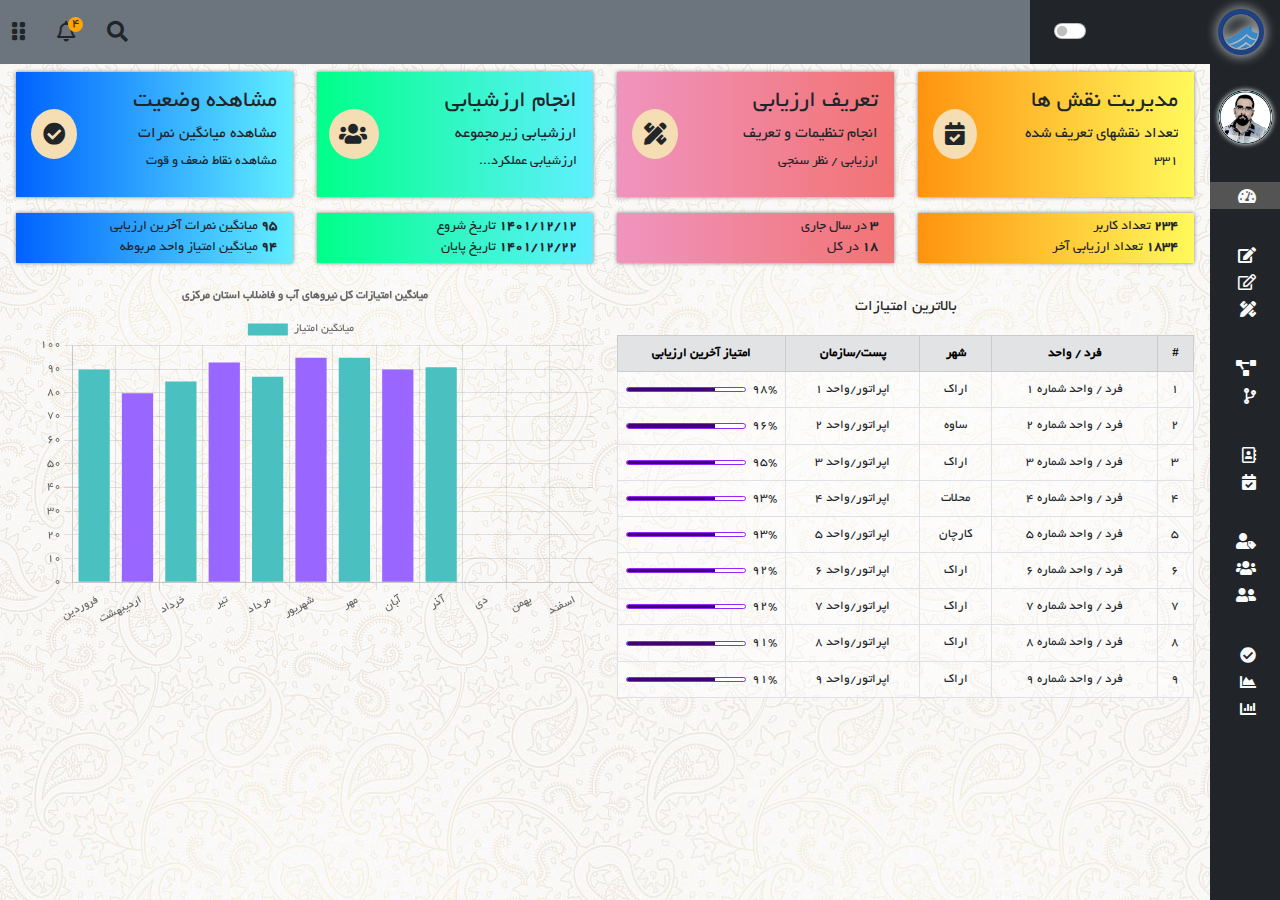
==== index.html @ f5671d63 "first commit after 90% project" ====
<!DOCTYPE html>
<html lang="en">
<head>
    <meta charset="UTF-8">
    <meta http-equiv="X-UA-Compatible" content="IE=edge">
    <meta name="viewport" content="width=device-width, initial-scale=1.0">
    <link rel="stylesheet" href="assets/css/bootstrap.min.css">
    <link rel="stylesheet" href="assets/fontawesome/css/all.css">
    <link rel="stylesheet" href="assets/css/style.css">
    <title>پنل ادمین</title>
</head>
<body dir="rtl">
    <!-- #region(collapsed) navbar  -->
    <nav class="navbar fixed-top navbar-dark bg-secondary top_navbar py-0">
        <div class="container-fluid h-100 pe-0">

            <div class="right_content h-100 py-1 bg-dark">
                <a class="navbar-brand h-100" href="/">
                    <img src="/assets/images/logoabfa.png" class="h-100">
                </a>
                <div class="form-check form-switch mx-4 d-none d-md-block">
                    <input id="handle_toggle_sidemenu" class="form-check-input pointer" type="checkbox" id="flexSwitchCheckChecked">
                </div>
            </div>

            <div class="left_content d-flex flex-row-reverse">
                <i class="fas fa-grip-vertical fa-2x me-3 pointer" id="dropdownMenuButton1" data-bs-toggle="dropdown" aria-expanded="false"></i>
                <ul class="dropdown-menu mini_menu" aria-labelledby="dropdownMenuButton1">
                    <li class="my-2"><a class="dropdown-item d-block text-center">قاسم بساکی</a></li>
                    <li class="my-2 d-flex justify-content-center align-items-center px-2">
                        <i class="fas fa-tachometer-alt"></i>
                        <a class="dropdown-item sidebar_menu_item" data-section-id="first_login_page" href="#">داشبورد</a>
                    </li>
                    <li class="my-2 d-flex justify-content-center align-items-center px-2">
                        <i class="fas fa-paper-plane"></i>
                        <a class="dropdown-item" href="#">تیکت ها</a>
                    </li>
                    <li class="my-2 d-flex justify-content-center align-items-center px-2">
                        <i class="fas fa-envelope"></i>
                        <a class="dropdown-item" href="#">پیام ها</a>
                    </li>
                    <hr/>
                    <li class="my-2 d-flex justify-content-center align-items-center px-2 sidebar_menu_item sidebar_menu_item" data-section-id="register_panel">
                        <i class="fas fa-quote-right"></i>
                        <a class="dropdown-item" href="#">ثبت نام</a>
                    </li>
                    <li class="my-2 d-flex justify-content-center align-items-center px-2 sidebar_menu_item sidebar_menu_item" data-section-id="login_panel">
                        <i class="fas fa-quote-right"></i>
                        <a class="dropdown-item" href="#">خروج و ورود جدید</a>
                    </li>
                    <li class="my-2 d-flex justify-content-center align-items-center px-2 sidebar_menu_item sidebar_menu_item" data-section-id="change_password">
                        <i class="fas fa-quote-right"></i>
                        <a class="dropdown-item" href="#">تغییر رمز عبور</a>
                    </li>
                    <hr/>
                    <li class="d-flex justify-content-center align-items-center px-2">
                        <i class="fas fa-power-off"></i>
                        <a class="dropdown-item" href="#">خروج</a>
                    </li>
                </ul>
                <i class="far fa-bell fa-2x mx-3 pointer position-relative">
                    <span class="alarm_count">4</span>
                </i>
                <i class="fas fa-search fa-2x mx-3 pointer"></i>
            </div>

        </div>
    </nav>
    <!-- #endregion  -->

    <!-- #region(collapsed) sidebar start -->
    <section id="sidebar_section">
        <div class="mini_sidebar collapsedd bg-dark h-100">
            <ul class="p-0 m-0">
                <li class="pt-1 pb-2 d-flex flex-column avatar_li position-relative">
                    <span class="avatar_box">
                        <img class="w-100 rounded-circle" src="/assets/images/avatar/user2.jpg">
                    </span>
                    <div class="sidebar_avatar_name text-center hiddenable">قاسم بساکی</div>
                </li>
                <li class="py-1 text-start pe-4 sidebar_menu_item mt-2 active" data-section-id="dashboard_section" >
                    <i class="ms-3 icon fas fa-tachometer-alt text-light"></i>
                    <span class="hiddenable no_wrap font_08">داشبورد</span>
                </li>
                <!-- =================================== -->
                <li class="py-1 text-start d-flex justify-content-center no_pointer no_hover ">
                    <span class="hiddenable no_wrap group_sidebar_title">مدیریت ارزشیابی</span>
                </li>
                <li class="py-1 text-start pe-4 sidebar_menu_item" data-section-id="manage_product_category">
                    <i class="ms-3 icon fas fa-edit text-light"></i>
                    <span class="hiddenable no_wrap font_08">طراحی فرم ارزشیابی</span>
                </li>
                <li class="py-1 text-start pe-4 sidebar_menu_item" data-section-id="manage_product_category2">
                    <i class="ms-3 icon far fa-edit text-light"></i>
                    <span class="hiddenable no_wrap font_08">طراحی فرم نظرسنجی</span>
                </li>
                <li class="py-1 text-start pe-4 sidebar_menu_item" data-section-id="setting_evaluation">
                    <i class="ms-3 icon fas fa-pencil-ruler text-light"></i>
                    <span class="hiddenable no_wrap font_08">تعریف و تنظیم ارزشیابی</span>
                </li>
                <!-- =================================== -->
                <li class="py-1 text-start d-flex justify-content-center no_pointer no_hover ">
                    <span class="hiddenable no_wrap group_sidebar_title">مدیریت سمت ها</span>
                </li>
                <!-- <li class="py-1 text-start pe-4 sidebar_menu_item" data-section-id="manage_cart_section">
                    <i class="ms-3 icon fas fa-sitemap text-light"></i>
                    <span class="hiddenable no_wrap font_08">چارت نیروی انسانی</span>
                </li> -->
                <li class="py-1 text-start pe-4 sidebar_menu_item" data-section-id="manage_orders_section">
                    <i class="ms-3 icon fas fa-project-diagram text-light"></i>
                    <span class="hiddenable no_wrap font_08">واحد های سازمانی</span>
                </li>
                <li class="py-1 text-start  pe-4 sidebar_menu_item" data-section-id="manage_deliveries_section">
                    <i class="ms-3 icon fas fa-code-branch  text-light"></i>
                    <span class="hiddenable no_wrap font_08">پست سازمانی</span>
                </li>
                <!-- =================================== -->
                <li class="py-1 text-start d-flex justify-content-center no_pointer no_hover ">
                    <span class="hiddenable no_wrap group_sidebar_title ">کاربران و همکاران</span>
                </li>
                <li class="py-1 text-start pe-4 sidebar_menu_item" data-section-id="manage_user_section">
                    <i class="ms-3 icon far fa-address-book text-light"></i>
                    <span class="hiddenable no_wrap font_08">مدیریت کاربران</span>
                </li>
                <li class="py-1 text-start pe-4 sidebar_menu_item" data-section-id="Management_license">
                    <i class="ms-3 icon fas fa-calendar-check text-light"></i>
                    <span class="hiddenable no_wrap font_08">مدیریت نقشها و مجوزها</span>
                </li>
                <!-- =================================== -->
                <li class="py-1 text-start d-flex justify-content-center no_pointer no_hover ">
                    <span class="hiddenable no_wrap group_sidebar_title ">انجام ارزشیابی ها</span>
                </li>
                <li class="py-1 text-start pe-4 sidebar_menu_item" data-section-id="evaluation_managers">
                    <i class="ms-3 icon fas fa-user-tag text-light"></i>
                    <span class="hiddenable no_wrap font_08">ارزشیابی مافوق</span>
                </li>
                 <li class="py-1 text-start pe-4 sidebar_menu_item" data-section-id="evaluation_personals">
                     <i class="ms-3 icon fas fa-users text-light"></i>
                    <span class="hiddenable no_wrap font_08">ارزشیابی زیرمجموعه</span>
                </li>
                 <li class="py-1 text-start pe-4 sidebar_menu_item" data-section-id="evaluation_colleague">
                     <i class="ms-3 icon fas fa-user-friends text-light"></i>
                    <span class="hiddenable no_wrap font_08">ارزشیابی همکاران</span>
                </li>
                <!-- =================================== -->
                <li class="py-1 text-start d-flex justify-content-center no_pointer no_hover ">
                    <span class="hiddenable no_wrap group_sidebar_title ">گزارشات</span>
                </li>
                <li class="py-1 text-start pe-4 sidebar_menu_item" data-section-id="manage_question_section">
                    <i class="ms-3 icon fas fa-check-circle text-light"></i>
                    <span class="hiddenable no_wrap font_08">مشاهده وضعیت خودم</span>
                </li>
                <li class="py-1 text-start pe-4 sidebar_menu_item" data-section-id="view_result_person">
                    <i class="ms-3 icon fas fa-chart-area text-light"></i>
                    <span class="hiddenable no_wrap font_08">مشاهده وضعیت نیروها</span>
                </li>
                <li class="py-1 text-start pe-4 sidebar_menu_item" data-section-id="manage_comments_section">
                    <i class="ms-3 icon fas fa-chart-bar text-light"></i>
                    <span class="hiddenable no_wrap font_08">مشاهده آمار هر آیتم</span>
                </li>
                <!-- <li class="py-2 btn-group dropstart pe-4">
                    <i class="ms-3 icon fas fa-check text-light"></i>
                    <span class="hiddenable" data-bs-toggle="dropdown" aria-expanded="false">داشبورد</span>
                    
                    <ul class="dropdown-menu px-2 sidebar_submenu_list">
                      <li class="d-none">اول</li>
                      <li>اول</li>
                      <li>دوم</li>
                      <li>سوم</li>
                    </ul>
                </li> -->
                
            </ul>
        </div>
    </section>
    <!-- #endregion -->

    <section id="content_section" class="bg-light py-2 px-3">

        <!-- #region(collapsed) dashboard section start -->
        <div id="dashboard_section" class="dashboard_section main_section">

            <div class="row">

                <div class="col-12 col-md-6 col-lg-3 dashboard_card_parent ">
                    <div class="card text-dark bg-info mb-3 dashboard_card " >
                        <div class="card-body row">
                          <div class="col-9">
                            <h4>مدیریت نقش ها</h4>
                            <h6 class="card-title text_truncate">تعداد نقشهای تعریف شده</h6>
                            <Small class="card-title text_truncate">331 </Small>
                          </div>
                          <div class="col-3 d-flex justify-content-center align-items-center">
                            <i class="fas fa-calendar-check card_icon"></i>
                          </div>
                        </div>
                    </div>
                    <div class="card text-dark bg-info mb-3 dashboard_card d-flex flex-row" >
                        <div class="card-body py-1 row">
                            <small class="m-0 d-block text_truncate"> <b>234</b> تعداد کاربر </small>
                            <small class="m-0 d-block text_truncate"> <b>1834</b> تعداد ارزیابی آخر</small>
                        </div>
                    </div>
                </div>  


                <div class="col-12 col-md-6 col-lg-3 dashboard_card_parent">
                    <div class="card text-dark bg-info mb-3 dashboard_card" >
                        <div class="card-body row">
                          <div class="col-9">
                            <h4>تعریف ارزیابی</h4>
                            <h6 class="card-title text_truncate">انجام تنظیمات و تعریف</h6>
                            <Small class="card-title text_truncate">ارزیابی / نظر سنجی</Small>
                          </div>
                          <div class="col-3 d-flex justify-content-center align-items-center">
                            <i class="fas fa-pencil-ruler card_icon"></i>
                          </div>
                        </div>
                    </div>
                    <div class="card text-dark bg-info mb-3 dashboard_card d-flex flex-row" >
                        <div class="card-body py-1 row">
                            <small class="m-0 d-block text_truncate">  <b>3</b>    در سال جاری</small>
                            <small class="m-0 d-block text_truncate">  <b>18</b>  در کل</small>
                        </div>
                    </div>
                </div>

                <div class="col-12 col-md-6 col-lg-3 dashboard_card_parent">
                    <div class="card text-dark bg-info mb-3 dashboard_card" >
                        <div class="card-body row">
                          <div class="col-9">
                            <h4>انجام ارزشیابی</h4>
                            <h6 class="card-title text_truncate">ارزشیابی زیرمجموعه</h6>
                            <Small class="card-title text_truncate">ارزشیابی عملکرد...</Small>
                          </div>
                          <div class="col-3 d-flex justify-content-center align-items-center">
                            <i class="fas fa-users card_icon"></i>
                          </div>
                        </div>
                    </div>
                    <div class="card text-dark bg-info mb-3 dashboard_card d-flex flex-row" >
                        <div class="card-body py-1 row">
                            <small class="m-0 d-block text_truncate">  <b>1401/12/12</b>  تاریخ شروع</small>
                            <small class="m-0 d-block text_truncate">  <b>1401/12/22</b> تاریخ پایان</small>
                        </div>
                    </div>
                </div>

                <div class="col-12 col-md-6 col-lg-3 dashboard_card_parent">
                    <div class="card text-dark bg-info mb-3 dashboard_card" >
                        <div class="card-body row">
                          <div class="col-9">
                            <h4>مشاهده وضعیت</h4>
                            <h6 class="card-title text_truncate">مشاهده میانگین نمرات</h6>
                            <Small class="card-title text_truncate">مشاهده نقاط ضعف و قوت</Small>
                          </div>
                          <div class="col-3 d-flex justify-content-center align-items-center">
                            <i class="fas fa-check-circle card_icon"></i>
                          </div>
                        </div>
                    </div>
                    <div class="card text-dark bg-info mb-3 dashboard_card d-flex flex-row" >
                        <div class="card-body py-1 row">
                            <small class="m-0 d-block text_truncate">  <b>95</b> میانگین نمرات آخرین ارزیابی</small>
                            <small class="m-0 d-block text_truncate">  <b>94</b> میانگین امتیاز واحد مربوطه</small>
                        </div>
                    </div>
                </div>

            </div>



            <div class="row">

                <div class="col-12 col-lg-6">

                    <p class="text-center mt-3 text-dark">بالاترین امتیازات</p>

                    <table class="table table-responsive text-center table-hover table-bordered no_shadow_back_table font_08">
                        <thead class="table-secondary">
                            <tr>
                                <th>#</th>
                                <th>فرد / واحد</th>
                                <th>شهر</th>
                                <th>پست/سازمان</th>
                                <th>امتیاز آخرین ارزیابی</th>
                            </tr>
                        </thead>
                        <tbody>
                            <tr>
                                <td>1</td>
                                <td>فرد / واحد شماره 1</td>
                                <td>اراک</td>
                                <td>اپراتور/واحد 1</td>
                                <td>
                                    <div class="skill_row">
                                        <span class="skill_number">98%</span>
                                         <span class="progres_base "><span class="progres_var"></span></span>
                                     </div>
                                </td>
                            </tr>
                            <tr>
                                <td>2</td>
                                <td>فرد / واحد شماره 2</td>
                                <td>ساوه</td>
                                <td>اپراتور/واحد 2</td>
                                <td>
                                    <div class="skill_row">
                                        <span class="skill_number">96%</span>
                                         <span class="progres_base "><span class="progres_var"></span></span>
                                     </div>
                                </td>
                            </tr>
                            <tr>
                                <td>3</td>
                                <td>فرد / واحد شماره 3</td>
                                <td>اراک</td>
                                <td>اپراتور/واحد 3</td>
                                <td>
                                    <div class="skill_row">
                                        <span class="skill_number">95%</span>
                                         <span class="progres_base "><span class="progres_var"></span></span>
                                     </div>
                                </td>
                            </tr>
                            <tr>
                                <td>4</td>
                                <td>فرد / واحد شماره 4</td>
                                <td>محلات</td>
                                <td>اپراتور/واحد 4</td>
                                <td>
                                    <div class="skill_row">
                                        <span class="skill_number">93%</span>
                                         <span class="progres_base "><span class="progres_var"></span></span>
                                     </div>
                                </td>
                            </tr>
                            <tr>
                                <td>5</td>
                                <td>فرد / واحد شماره 5</td>
                                <td>کارچان</td>
                                <td>اپراتور/واحد 5</td>
                                <td>
                                    <div class="skill_row">
                                        <span class="skill_number">93%</span>
                                         <span class="progres_base "><span class="progres_var"></span></span>
                                     </div>
                                </td>
                            </tr>
                            <tr>
                                <td>6</td>
                                <td>فرد / واحد شماره 6</td>
                                <td>اراک</td>
                                <td>اپراتور/واحد 6</td>
                                <td>
                                    <div class="skill_row">
                                        <span class="skill_number">92%</span>
                                         <span class="progres_base "><span class="progres_var"></span></span>
                                     </div>
                                </td>
                            </tr>
                            <tr>
                                <td>7</td>
                                <td>فرد / واحد شماره 7</td>
                                <td>اراک</td>
                                <td>اپراتور/واحد 7</td>
                                <td>
                                    <div class="skill_row">
                                        <span class="skill_number">92%</span>
                                         <span class="progres_base "><span class="progres_var"></span></span>
                                     </div>
                                </td>
                            </tr>
                            <tr>
                                <td>8</td>
                                <td>فرد / واحد شماره 8</td>
                                <td>اراک</td>
                                <td>اپراتور/واحد 8</td>
                                <td>
                                    <div class="skill_row">
                                        <span class="skill_number">91%</span>
                                         <span class="progres_base "><span class="progres_var"></span></span>
                                     </div>
                                </td>
                            </tr>
                            <tr>
                                <td>9</td>
                                <td>فرد / واحد شماره 9</td>
                                <td>اراک</td>
                                <td>اپراتور/واحد 9</td>
                                <td>
                                    <div class="skill_row">
                                        <span class="skill_number">91%</span>
                                         <span class="progres_base "><span class="progres_var"></span></span>
                                     </div>
                                </td>
                            </tr>

                        </tbody>
                    </table>

                </div>

                
                <div class="col-12 col-lg-6">
                    <canvas id="myChart" height="195"></canvas>
                </div>

            </div>










        </div>
        <!-- #endregion content -->
        
        <!-- #region(collapsed) add product category section start -->
        <div id="first_login_page" class="first_login_page main_section d-none">

            
            <div class="row justify-content-center align-item-center login_bg">
                <div class="login-div d-flex flex-column ">

                    <div class="d-flex justify-content-center">
                        <h3 class="text-light  d-flex ">به سامانه ارزیابی پرسنل آب و فاضلاب استان مرکزی خوش آمدید</h3>

                    </div>
                    <div class=" mt-3 text-center">

                        <button type="button" class="btn w-25 mx-2 btn btn-outline-info btn-lg sidebar_menu_item" data-section-id="login_panel">ورود</button>
                        <button type="button" class="btn w-25 mx-2 btn-outline-warning btn-lg sidebar_menu_item" data-section-id="register_panel">ثبت نام</button>
                    </div>

                    

                      



                </div>
            </div>

            
        </div>
        <!-- #endregion content -->
        <!-- #region(collapsed) add product category section start -->
        <div id="register_panel" class="register_panel main_section d-none mt-3 mt-3">

            
            <div class="row justify-content-center align-item-center ">
                <div class="login-div col-11 col-md-6 col-lg-4 border-4 border border_r3 shadow bg-light px-4">

                      

                    <form id="form-auth" dir="rtl" class="my-3" method="POST" action="https://azhafit.ir/register">
                        <input type="hidden" name="_token" value="">
                        <i class="fa fa-user-plus text-center text-primary d-block mb-2"></i>

                        <h5 class="text-center">فرم ثبت نام</h5>

                        <div class="form-group my-2">
                            <label class="my-1 text-primary" for="">شماره تلفن همراه:</label>
                            <input id="phone" type="number" name="phone" value="" required="" autofocus="" autocomplete="phone" class="form-control border_r3 shadow" placeholder="مثلا 09101111111">
                        </div>

                        <div class="form-group my-2">
                            <label class="my-1 text-primary" for="">گذرواژه:</label>
                            <input id="password" type="password" name="password" required="" autocomplete="new-password" class="form-control border_r3 shadow " placeholder="گذرواژه خود را وارد کنید(حد اقل 4 کارکتر - کیبرد لاتین)">
                        </div>

                        <div class="form-group my-2">
                            <label class="my-1 text-primary" for="">تکرار گذرواژه:</label>
                            <input id="password_confirmation" type="password" name="password_confirmation" required="" autocomplete="new-password" class="form-control border_r3 shadow" placeholder="مجدداً گذرواژه را وارد کنید...">
                        </div>

                        <div class="form-group my-2 mt-4 d-flex">
                            <input name="" type="checkbox" class="mx-2 w_1rem">
                            <label class="my-1 text-primary" for=""><span class="d-inline text-info cursor-pointer">نکات اولیه</span> را مطالعه نموده ام</label>
                        </div>

                        <div class="form-group my-2">
                            <label class="my-1 text-primary" for="">ایمیل:</label>
                            <input id="email" type="email" name="email" value="" class="form-control border_r3 shadow" placeholder=" (مثال : example@exam.ex) اختیاری">
                            <h6 class="w-100 text-center text-primary my-3">ترجیحا ایمیل خود را وارد کنید تا در صورت فراموشی رمز عبور سریع تر بازیابی کنید و هم در جریان اطلاع رسانی های آژافیت قرار بگیرید</h6>
                        </div>


                        <div class="text-center my-4">
                            <button type="submit" class="btn btn-success shadow">ثبت نام</button>
                        </div>
                        <a class="sidebar_menu_item d-block text-center pointer" data-section-id="login_panel">قبلا ثبت نام کرده ام</a>

                    </form>


                </div>
            </div>

            
        </div>
        <!-- #endregion content -->
        <!-- #region(collapsed) add product category section start -->
        <div id="login_panel" class="login_panel main_section d-none mt-3">
            
            <div class="row justify-content-center align-item-center ">
                <div class="login-div col-11 col-md-6 col-lg-4 border-4 border border_r3 shadow bg-light px-4">

                      

                    <form id="form-auth" dir="rtl" class="my-3" method="POST" action="https://azhafit.ir/register">
                        <input type="hidden" name="_token" value="">
                        <i class="fa fa-user-check text-primary text-center d-block mb-2"></i>

                        <h5 class="text-center">فرم ورود</h5>

                        <div class="form-group my-2">
                            <label class="my-1 text-primary" for="">شماره تلفن همراه:</label>
                            <input id="phone" type="number" name="phone" value="" required="" autofocus="" autocomplete="phone" class="form-control border_r3 shadow" placeholder="مثلا 09101111111">
                        </div>

                        <div class="form-group my-2">
                            <label class="my-1 text-primary" for="">گذرواژه:</label>
                            <input id="password" type="password" name="password" required="" autocomplete="new-password" class="form-control border_r3 shadow " placeholder="گذرواژه خود را وارد کنید(حد اقل 4 کارکتر - کیبرد لاتین)">
                        </div>

                        <div class="text-center my-4">
                            <button type="submit" class="btn btn-success shadow">ثبت نام</button>
                        </div>
                        <a class="sidebar_menu_item d-block text-center pointer" data-section-id="register_panel" >هنوز ثبت نام نکرده ام</a>
                        <a class="sidebar_menu_item d-block text-center pointer" data-section-id="recovery_password" >رمز عبور را فراموش کرده ام</a>

                    </form>


                </div>
            </div>

            
        </div>
        <!-- #endregion content -->
    <!-- #region(collapsed) add product category section start -->
        <div id="change_password" class="change_password main_section d-none mt-3">
            
            <div class="row justify-content-center align-item-center ">
                <div class="login-div col-11 col-md-6 col-lg-4 border-4 border border_r3 shadow bg-light px-4">

                      

                    <form id="form-auth" dir="rtl" class="my-3" method="POST" action="https://azhafit.ir/register">
                        <input type="hidden" name="_token" value="">
                        <i class="fa fa-user-lock text-primary text-center d-block mb-2"></i>

                        <h5 class="text-center">فرم تغییر رمز عبور</h5>

                        <div class="form-group my-2">
                            <label class="my-1 text-primary" for="">گذرواژه قدیمی:</label>
                            <input id="password" type="text" name="password" required="" autocomplete="new-password" class="form-control border_r3 shadow " placeholder="گذرواژه قبلی را وارد کنید">
                        </div>
                        <div class="form-group my-2">
                            <label class="my-1 text-primary" for="">گذرواژه جدید:</label>
                            <input id="password" type="password" name="password" required="" autocomplete="new-password" class="form-control border_r3 shadow " placeholder="گذرواژه خود را وارد کنید(حد اقل 4 کارکتر - کیبرد لاتین)">
                        </div>

                        <div class="form-group my-2">
                            <label class="my-1 text-primary" for="">تکرار گذرواژه:</label>
                            <input id="password_confirmation" type="password" name="password_confirmation" required="" autocomplete="new-password" class="form-control border_r3 shadow" placeholder="مجدداً گذرواژه را وارد کنید...">
                        </div>



                        <div class="text-center my-4">
                            <button type="submit" class="btn btn-success shadow">ویرایش اطلاعات</button>
                        </div>

                    </form>


                </div>
            </div>

            
        </div>
    <!-- #endregion content -->
    <!-- #region(collapsed) add product category section start -->
        <div id="recovery_password" class="recovery_password main_section d-none mt-3">
            
            <div class="row justify-content-center align-item-center ">
                <div class="login-div col-11 col-md-6 col-lg-4 border-4 border border_r3 shadow bg-light px-4">

                      

                    <form id="form-auth" dir="rtl" class="my-3" method="POST" action="https://azhafit.ir/register">
                        <input type="hidden" name="_token" value="">
                        <i class="fa fa-user-lock text-center d-block mb-2"></i>

                        <h5 class="text-center">فرم بازیابی رمز عبور</h5>

                        <label class="mt-2" for="">در صورتی که گذرواژه کاربری را فراموش کرده اید ، شماره تلفن همراه خودرا در قسمت زیر وارد کرده و دکمه "ارسال به تلفن همراه" را بزنید.</label>


                        <div class="form-group my-2">
                            <label class="my-1 text-primary" for="">شماره همراه</label>
                            <input id="phone" type="number" name="phone" value="" class="form-control border_r3 shadow" placeholder="فقط عدد (09101111111 مثلا)">
                            <h6 class="w-100 text-center text-primary my-3">با زدن دکمه زیر ، پیامک های خود را چک کنید</h6>
                        </div>


                        <div class="text-center my-4">
                            <button type="submit" class="btn btn-success shadow">ارسال به تلفن همراه</button>
                        </div>

                    </form>


                </div>
            </div>

            
        </div>
    <!-- #endregion content -->
        <!-- #region(collapsed) add product category section start -->
        <div id="manage_product_category" class="manage_product_category main_section d-none">
            <h4 class="text-center my-3">طراحی فرم های ارزشیابی</h4>
            <div class="row justify-content-between">
                <div class="col-10 col-md-6 col-lg-4">
                    <div class="input-group mb-3" style="direction: ltr;">
                        <input type="text" class="form-control" placeholder="قسمتی از عنوان را وارد کنید">
                        <span class="input-group-text" >جستجو</span>
                    </div>
                </div>
                <div class="col-2 col-md-6 col-lg-4 d-flex flex-column align-items-end">
                    <button class="btn btn-success d-flex justify-content-center align-items-center" data-bs-toggle="modal" data-bs-target="#add_product_category_modal">
                        <i class="fas fa-plus text-light" title="افزودن ارزشیابی جدید"></i>
                    </button>
                </div>
            </div>
            <table class="table table-responsive text-center table-hover table-bordered">
                <thead class="table-secondary">
                    <tr>
                        <th>#</th>
                        <th>عنوان</th>
                        <th>وضعیت</th>
                        <th>عملیات</th>
                    </tr>
                </thead>
                <tbody>
                    <tr class="pointer sidebar_menu_item" data-section-id="manage_product_section">
                        <td>1</td>
                        <td>طراحی سوالات ارزشیابی کارمندان</td>
                        <td>فعال</td>
                        <td>
                            <i class="fas fa-project-diagram text-info mx-1 hoverable_text pointer has_tooltip" title="زیرمجموعه" data-bs-toggle="tooltip" data-bs-placement="top"></i>
                            <i class="fas fa-edit text-warning mx-1 hoverable_text pointer has_tooltip" title="ویرایش دسته" data-bs-toggle="modal" data-bs-placement="top" data-bs-target="#add_product_category_modal"></i>
                            <i class="fas fa-plus text-success mx-1 hoverable_text pointer has_tooltip" title="افزودن ویژگی" data-bs-toggle="modal" data-bs-target="#add_product_category_attr_modal"></i>
                            <i class="fas fa-times text-danger mx-1 hoverable_text pointer has_tooltip" title="حذف دسته" data-bs-toggle="tooltip" data-bs-placement="top"></i>
                        </td>
                    </tr>
                    <tr >
                        <td>1</td>
                        <td>طراحی سوالات ارزشیابی مدیران</td>
                        <td>فعال</td>
                        <td>
                            <i class="fas fa-project-diagram text-info mx-1 hoverable_text pointer has_tooltip" title="زیرمجموعه" data-bs-toggle="tooltip" data-bs-placement="top"></i>
                            <i class="fas fa-edit text-warning mx-1 hoverable_text pointer has_tooltip" title="ویرایش دسته" data-bs-toggle="tooltip" data-bs-placement="top"></i>
                            <i class="fas fa-plus text-success mx-1 hoverable_text pointer has_tooltip" title="افزودن ویژگی" data-bs-placement="top" data-bs-toggle="modal" data-bs-target="#add_product_category_attr_modal"></i>
                            <i class="fas fa-times text-danger mx-1 hoverable_text pointer has_tooltip" title="حذف دسته" data-bs-toggle="tooltip" data-bs-placement="top"></i>
                        </td>
                    </tr>
                </tbody>
            </table>
            <nav aria-label="Page navigation example" class="d-flex justify-content-center">
                <ul class="pagination dir_ltr">
                  <li class="page-item">
                    <a class="page-link" href="#" aria-label="Previous">
                      <span aria-hidden="true">&raquo;</span>
                    </a>
                  </li>
                  <li class="page-item"><a class="page-link" href="#">1</a></li>
                  <li class="page-item"><a class="page-link" href="#">2</a></li>
                  <li class="page-item"><a class="page-link" href="#">3</a></li>
                  <li class="page-item">
                    <a class="page-link" href="#" aria-label="Next">
                      <span aria-hidden="true">&laquo;</span>
                    </a>
                  </li>
                </ul>
              </nav>
            
        </div>
        <!-- #endregion content -->

        <!-- #region(collapsed) add product section start -->
        <div id="manage_product_section" class="manage_product_section main_section d-none">
            <h4 class="text-center my-3">طراحی سوالات ارزشیابی کارمندان</h4>
            <div class="row justify-content-between">
                <div class="col-10 col-md-6 col-lg-4">
                    <div class="input-group mb-3" style="direction: ltr;">
                        <input type="text" class="form-control" placeholder="قسمتی از عنوان را وارد کنید">
                        <span class="input-group-text" >جستجو</span>
                    </div>
                </div>
                <div class="col-2 col-md-6 col-lg-4 d-flex flex-column align-items-end">
                    <button class="btn btn-success d-flex justify-content-center align-items-center" data-bs-toggle="modal" data-bs-target="#add_product_modal">
                        <i class="fas fa-plus text-light"></i>
                    </button>
                </div>
            </div>
            <table class="table table-responsive text-center table-hover table-bordered">
                <thead class="table-secondary">
                    <tr>
                        <th>#</th>
                        <th>عنوان سوال</th>
                        <th>امتیاز</th>
                        <th>وضعیت</th>
                        <th>عملیات</th>
                    </tr>
                </thead>
                <tbody>
                    <tr>
                        <td>1</td>
                        <td>رعایت ادب و شئونات اسلامی، توجه به فرهنگ سازمانی، آراستگی و تناسب در پوشش اداری، صداقت در گفتار و رفتار و قابل اعتماد بودن</td>
                        <td>5</td>
                        <td>فعال</td>
                        <td>
                            <i class="fas fa-edit text-warning mx-1 hoverable_text pointer has_tooltip" title="ویرایش محصول" data-bs-toggle="modal" data-bs-placement="top" data-bs-target="#add_product_modal"></i>
                            <i class="fas fa-receipt text-info mx-1 hoverable_text pointer has_tooltip" title="ثبت ویژگی" data-bs-toggle="modal" data-bs-target="#add_product_attr_modal"></i>
                            <i class="fas fa-times-circle text-success mx-1 hoverable_text pointer has_tooltip" title="فعال/غیرفعال" data-bs-toggle="tooltip" data-bs-placement="top"></i>
                            <i class="fas fa-times text-danger mx-1 hoverable_text pointer has_tooltip" title="حذف محصول" data-bs-toggle="tooltip" data-bs-placement="top"></i>
                        </td>
                    </tr>
                    <tr>
                        <td>2</td>
                        <td>برنامه ریزی و زمانبندی لازم برای تحقق فرآیندها، صرف وقت و انرژی کافی جهت انجام کارها و تمایل به پذیرش امور محوله خارج از شرح وظایف</td>
                        <td>5</td>
                        <td>فعال</td>
                        <td>
                            <i class="fas fa-edit text-warning mx-1 hoverable_text pointer has_tooltip" title="ویرایش محصول" data-bs-toggle="modal" data-bs-placement="top" data-bs-target="#add_product_modal"></i>
                            <i class="fas fa-receipt text-info mx-1 hoverable_text pointer has_tooltip" title="ثبت ویژگی" data-bs-toggle="modal" data-bs-target="#add_product_attr_modal"></i>
                            <i class="fas fa-times-circle text-success mx-1 hoverable_text pointer has_tooltip" title="فعال/غیرفعال" data-bs-toggle="tooltip" data-bs-placement="top"></i>
                            <i class="fas fa-times text-danger mx-1 hoverable_text pointer has_tooltip" title="حذف محصول" data-bs-toggle="tooltip" data-bs-placement="top"></i>
                        </td>
                    </tr>
                </tbody>
            </table>
            <nav aria-label="Page navigation example" class="d-flex justify-content-center">
                <ul class="pagination dir_ltr">
                  <li class="page-item">
                    <a class="page-link" href="#" aria-label="Previous">
                      <span aria-hidden="true">&raquo;</span>
                    </a>
                  </li>
                  <li class="page-item"><a class="page-link" href="#">1</a></li>
                  <li class="page-item"><a class="page-link" href="#">2</a></li>
                  <li class="page-item"><a class="page-link" href="#">3</a></li>
                  <li class="page-item">
                    <a class="page-link" href="#" aria-label="Next">
                      <span aria-hidden="true">&laquo;</span>
                    </a>
                  </li>
                </ul>
              </nav>
        </div>

        <!-- #endregion content -->
        <!-- #region(collapsed) evaluation person id start -->
        <div id="evaluation_person1" class="evaluation_person1 main_section d-none">
            <h4 class="text-center my-3">پرسنل شماره 1 ( واحد شماره1)</h4>
            <div class="row justify-content-between">
                <div class="col-10 col-md-6 col-lg-4">
                    <div class="input-group mb-3" style="direction: ltr;">
                        <input type="text" class="form-control" placeholder="قسمتی از عنوان را وارد کنید">
                        <span class="input-group-text" >جستجو</span>
                    </div>
                </div>
            </div>
            <table class="table table-responsive text-center table-hover table-bordered">
                <thead class="table-secondary">
                    <tr>
                        <th>#</th>
                        <th>عنوان سوال</th>
                        <th>حداکثر امتیاز</th>
                        <th>امتیاز شما</th>
                    </tr>
                </thead>
                <tbody>
                    <tr>
                        <td>1</td>
                        <td>رعایت ادب و شئونات اسلامی، توجه به فرهنگ سازمانی، آراستگی و تناسب در پوشش اداری، صداقت در گفتار و رفتار و قابل اعتماد بودن</td>
                        <td>5</td>
                        <td>
                            <input type="number" value="4">
                        </td>
                    </tr>
                    <tr>
                        <td>2</td>
                        <td>برنامه ریزی و زمانبندی لازم برای تحقق فرآیندها، صرف وقت و انرژی کافی جهت انجام کارها و تمایل به پذیرش امور محوله خارج از شرح وظایف</td>
                        <td>6</td>
                        <td>
                            <input type="number" value="4">
                        </td>
                    </tr>
                    <tr class="bg-info">
                        <td></td>
                        <td>مجموع امتیازات</td>
                        <td>100</td>
                        <td>
                            <input type="number" value="8">
                        </td>
                    </tr>
                </tbody>
            </table>
            <div aria-label="Page navigation example" class="d-flex justify-content-center">
                <button class="btn-warning p-2 m-1 rounded" >تایید و پایان ارزیابی</button>
                <button class="btn-info p-2 m-1 rounded" >ثبت و ذخیره</button>
            </div>
        </div>

        <!-- #endregion content -->
    
        <!-- #region(collapsed) add color section start -->

        <!-- #endregion content -->
        
        <!-- #region(collapsed) add guarantee section start -->

        <!-- #endregion content -->
        
        <!-- #region(collapsed) add brand section start -->

        <!-- #endregion content -->
        
        <!-- #region(collapsed) add discount code section start -->

        <!-- #endregion content -->

        <!-- #region(collapsed) cart section start  -->
        <div id="manage_cart_section" class="manage_cart_section main_section d-none">
            <h4 class="text-center my-3">چارت نیروی انسانی</h4>
            <div class="row justify-content-between">
                <div class="col-10 col-md-6 col-lg-4">
                    <div class="input-group mb-3" style="direction: ltr;">
                        <input type="text" class="form-control" placeholder="قسمتی از نام یا شماره سبد را وارد کنید">
                        <span class="input-group-text" >جستجو</span>
                    </div>
                </div>
                <div class="col-2 col-md-6 col-lg-4 d-flex flex-column align-items-end">
                    <button class="btn btn-success d-flex justify-content-center align-items-center" data-bs-toggle="modal" data-bs-target="#edit_cart_modal">
                        <i class="fas fa-plus text-light"></i>
                    </button>
                </div>
            </div>
            <div class="d-flex justify-content-center h-100">
                <img class="h-100"  src="assets/images/treeDiagram.png" alt="">
            </div>
        </div>
        <!-- #endregion -->
    
        <!-- #region(collapsed) order section start  -->
        <div id="manage_orders_section" class="manage_orders_section main_section d-none">
            <h4 class="text-center my-3">واحدهای سازمانی</h4>

            <div class="row justify-content-between">
                <div class="col-10 col-md-6 col-lg-4">
                    <div class="input-group mb-3" style="direction: ltr;">
                        <input type="text" class="form-control" placeholder="قسمتی از نام یا شماره سبد را وارد کنید">
                        <span class="input-group-text" >جستجو</span>
                    </div>
                </div>
                <div class="col-2 col-md-6 col-lg-4 d-flex flex-column align-items-end">
                    <button class="btn btn-success d-flex justify-content-center align-items-center" data-bs-toggle="modal" data-bs-target="#edit_cart_modal">
                        <i class="fas fa-plus text-light"></i>
                    </button>
                </div>
            </div>
            <div class="d-flex justify-content-center h-100">
                <img class="h-100"  src="assets/images/treeDiagram.png" alt="">
            </div>
        </div>

        </div>
        <!-- #endregion -->
    
        <!-- #region(collapsed) manage delivery section start -->
        <div id="manage_deliveries_section" class="manage_deliveries_section main_section d-none">
            <h4 class="text-center my-3">پست سازمانی</h4>
            <div class="row justify-content-between">
                <div class="col-10 col-md-6 col-lg-4">
                    <div class="input-group mb-3" style="direction: ltr;">
                        <input type="text" class="form-control" placeholder="قسمتی از نام یا شماره سبد را وارد کنید">
                        <span class="input-group-text" >جستجو</span>
                    </div>
                </div>
                <div class="col-2 col-md-6 col-lg-4 d-flex flex-column align-items-end">
                    <button class="btn btn-success d-flex justify-content-center align-items-center" data-bs-toggle="modal" data-bs-target="#edit_cart_modal">
                        <i class="fas fa-plus text-light"></i>
                    </button>
                </div>
            </div>
            <div class="d-flex justify-content-center h-100">
                <img class="h-100"  src="assets/images/treeDiagram.png" alt="">
            </div>
        </div>

        </div>

        <!-- #endregion content -->
        
        <!-- #region(collapsed) add user section start -->
        <div id="manage_user_section" class="manage_user_section main_section d-none">
            <h4 class="text-center my-3">مدیریت کاربران</h4>
            <div class="row justify-content-between">
                <div class="col-10 col-md-6 col-lg-4">
                    <div class="input-group mb-3" style="direction: ltr;">
                        <input type="text" class="form-control" placeholder="قسمتی از نام یا نام خانوادگی را وارد کنید">
                        <span class="input-group-text" >جستجو</span>
                    </div>
                </div>
                <div class="col-2 col-md-6 col-lg-4 d-flex flex-column align-items-end">
                    <button class="btn btn-success d-flex justify-content-center align-items-center" data-bs-toggle="modal" data-bs-target="#add_user_modal">
                        <i class="fas fa-plus text-light"></i>
                    </button>
                </div>
            </div>
            <table class="table table-responsive text-center table-hover table-bordered">
                <thead class="table-secondary">
                    <tr>
                        <th>#</th>
                        <th>نام و نام خانوادگی</th>
                        <th>موبایل</th>
                        <th>ایمیل</th>
                        <th>نقش </th>
                        <th>تاریخ ثبت نام</th>
                        <th>عملیات</th>
                    </tr>
                </thead>
                <tbody>
                    <tr>
                        <td>1</td>
                        <td>قاسم بساکی</td>
                        <td>09110110011</td>
                        <td>mahdicmptr@gmail.com</td>
                        <td>کاربر</td>
                        <td>1400/10/12</td>
                        <td>
                            <i class="fas fa-edit text-warning mx-1 hoverable_text pointer has_tooltip" title="جزئیات و ویرایش کاربر" data-bs-toggle="modal" data-bs-placement="top" data-bs-target="#add_user_modal"></i>
                            <i class="fas fa-times text-danger mx-1 hoverable_text pointer has_tooltip" title="حذف کاربر" data-bs-toggle="tooltip" data-bs-placement="top"></i>
                        </td>
                    </tr>
                </tbody>
            </table>
            <nav aria-label="Page navigation example" class="d-flex justify-content-center">
                <ul class="pagination dir_ltr">
                    <li class="page-item">
                    <a class="page-link" href="#" aria-label="Previous">
                        <span aria-hidden="true">&raquo;</span>
                    </a>
                    </li>
                    <li class="page-item"><a class="page-link" href="#">1</a></li>
                    <li class="page-item"><a class="page-link" href="#">2</a></li>
                    <li class="page-item"><a class="page-link" href="#">3</a></li>
                    <li class="page-item">
                    <a class="page-link" href="#" aria-label="Next">
                        <span aria-hidden="true">&laquo;</span>
                    </a>
                    </li>
                </ul>
                </nav>
        </div>

        <!-- #endregion content -->

        <!-- #region(collapsed) add role section start -->
        <div id="manage_role_section" class="manage_role_section main_section d-none">
            <h4 class="text-center my-3">مدیریت مجوز ها</h4>
            <div class="row justify-content-between">
                <div class="col-10 col-md-6 col-lg-4">
                    <div class="input-group mb-3" style="direction: ltr;">
                        <input type="text" class="form-control" placeholder="قسمتی از نام نقش را وارد کنید">
                        <span class="input-group-text" >جستجو</span>
                    </div>
                </div>
                <div class="col-2 col-md-6 col-lg-4 d-flex flex-column align-items-end">
                    <button class="btn btn-success d-flex justify-content-center align-items-center" data-bs-toggle="modal" data-bs-target="#add_role_modal">
                        <i class="fas fa-plus text-light"></i>
                    </button>
                </div>
            </div>
            <table class="table table-responsive text-center table-hover table-bordered">
                <thead class="table-secondary">
                    <tr>
                        <th>#</th>
                        <th>عنوان</th>
                        <th>توضیحات</th>
                        <th>وضعیت</th>
                        <th>عملیات</th>
                    </tr>
                </thead>
                <tbody>
                    <tr>
                        <td>1</td>
                        <td>نقش شماره 1</td>
                        <td>توضیحات در مورد این نقش که چیست و کلیات آن کدام است</td>
                        <td>
                            <div class="form-check form-switch d-flex justify-content-center align-items-center p-0 h-100">
                                <label class="form-check-label pointer" for="flexSwitchCheckDefault">فعال</label>
                                <input class="form-check-input pointer mx-3" type="checkbox" id="flexSwitchCheckDefault" checked>
                            </div> 
                        </td>
                        <td>
                            <i class="fas fa-edit text-warning mx-1 hoverable_text pointer has_tooltip" title="ویرایش نقش" data-bs-toggle="modal" data-bs-placement="top" data-bs-target="#add_role_modal"></i>
                            <i class="fas fa-times text-danger mx-1 hoverable_text pointer has_tooltip" title="حذف نقش" data-bs-toggle="tooltip" data-bs-placement="top"></i>
                        </td>
                    </tr>
                </tbody>
            </table>
            <nav aria-label="Page navigation example" class="d-flex justify-content-center">
                <ul class="pagination dir_ltr">
                    <li class="page-item">
                    <a class="page-link" href="#" aria-label="Previous">
                        <span aria-hidden="true">&raquo;</span>
                    </a>
                    </li>
                    <li class="page-item"><a class="page-link" href="#">1</a></li>
                    <li class="page-item"><a class="page-link" href="#">2</a></li>
                    <li class="page-item"><a class="page-link" href="#">3</a></li>
                    <li class="page-item">
                    <a class="page-link" href="#" aria-label="Next">
                        <span aria-hidden="true">&laquo;</span>
                    </a>
                    </li>
                </ul>
            </nav>
        </div>

        <!-- #endregion content -->

        <!-- #region(collapsed) manage comments section start -->
        <div id="manage_comments_section" class="manage_comments_section main_section d-none">
        <h4 class="text-center my-3"> مشاهده آمار هر آیتم از ارزیابی</h4>
        <div class="row justify-content-between">
            <div class="col-10 col-md-6 col-lg-4">
                <div class="input-group mb-3" style="direction: ltr;">
                    <input type="text" class="form-control" placeholder="قسمتی از نوع ارزیابی یا گروه ارزیابی را وارد کنید">
                    <span class="input-group-text" >جستجو</span>
                </div>
            </div>
            <div class="col-2 col-md-6 col-lg-4 d-flex flex-column align-items-end">
            </div>
        </div>
        <table class="table table-responsive text-center table-hover table-bordered">
            <thead class="table-secondary">
                <tr>
                    <th>#</th>
                    <th>نوع ارزیابی</th>
                    <th>گروه مورد ارزیابی</th>
                    <th>تاریخ ارزیابی</th>
                    <th>وضعیت در یک نگاه</th>
                </tr>
            </thead>
            <tbody>
                <tr class="pointer sidebar_menu_item" data-section-id="view_result_items_1">
                    <td>1</td>
                    <td>عملکرد شغلی</td>
                    <td>مدیران</td>
                    <td>1400/10/12</td>
                    <td>
                        <div class="skill_row">
                            <span class="skill_number">72%</span>
                             <span class="progres_base"><span class="progres_var"></span></span>
                         </div>
                    </td>
                </tr>
                <tr class="pointer">
                    <td>1</td>
                    <td>وضعیت دانش</td>
                    <td>پرسنل اداری</td>
                    <td>1400/10/12</td>
                    <td>
                        <div class="skill_row">
                            <span class="skill_number">72%</span>
                             <span class="progres_base"><span class="progres_var"></span></span>
                         </div>
                    </td>
                </tr>
            </tbody>
        </table>
        <nav aria-label="Page navigation example" class="d-flex justify-content-center">
            <ul class="pagination dir_ltr">
                <li class="page-item">
                <a class="page-link" href="#" aria-label="Previous">
                    <span aria-hidden="true">&raquo;</span>
                </a>
                </li>
                <li class="page-item"><a class="page-link" href="#">1</a></li>
                <li class="page-item"><a class="page-link" href="#">2</a></li>
                <li class="page-item"><a class="page-link" href="#">3</a></li>
                <li class="page-item">
                <a class="page-link" href="#" aria-label="Next">
                    <span aria-hidden="true">&laquo;</span>
                </a>
                </li>
            </ul>
            </nav>
    </div>

    <!-- #endregion content -->
        
    <!-- #region(collapsed) evaluation Managers start -->
        <div id="evaluation_managers" class="evaluation_managers main_section d-none">
        <h4 class="text-center my-3">ارزشیابی مافوق</h4>
        <div class="row justify-content-between">
            <div class="col-10 col-md-6 col-lg-4">
                <div class="input-group mb-3" style="direction: ltr;">
                    <input type="text" class="form-control" placeholder="قسمتی از نوع ارزیابی یا گروه ارزیابی را وارد کنید">
                    <span class="input-group-text" >جستجو</span>
                </div>
            </div>
            <div class="col-2 col-md-6 col-lg-4 d-flex flex-column align-items-end">
            </div>
        </div>
        <table class="table table-responsive text-center table-hover table-bordered">
            <thead class="table-secondary">
                <tr>
                    <th>#</th>
                    <th>نام ارزیابی</th>
                    <th>گروه مورد ارزیابی</th>
                    <th>تاریخ شروع ارزیابی</th>
                    <th>پایان ارزیابی</th>
                </tr>
            </thead>
            <tbody>
                <tr class="pointer sidebar_menu_item" data-section-id="view_result_items_2">
                    <td>1</td>
                    <td>دانش مدیریتی</td>
                    <td>مدیران و روئسا</td>
                    <td>1400/10/12</td>
                    <td>1400/10/22</td>
                </tr>
                <tr class="pointer">
                    <td>1</td>
                    <td>توانایی ارائه خط و مشی</td>
                    <td> مدیران ارشد</td>
                    <td>1400/10/12</td>
                    <td>1400/10/22</td>
                </tr>
            </tbody>
        </table>
        <nav aria-label="Page navigation example" class="d-flex justify-content-center">
            <ul class="pagination dir_ltr">
                <li class="page-item">
                <a class="page-link" href="#" aria-label="Previous">
                    <span aria-hidden="true">&raquo;</span>
                </a>
                </li>
                <li class="page-item"><a class="page-link" href="#">1</a></li>
                <li class="page-item"><a class="page-link" href="#">2</a></li>
                <li class="page-item"><a class="page-link" href="#">3</a></li>
                <li class="page-item">
                <a class="page-link" href="#" aria-label="Next">
                    <span aria-hidden="true">&laquo;</span>
                </a>
                </li>
            </ul>
            </nav>
    </div>

    <!-- #endregion content -->
    <!-- #region(collapsed) evaluation personals start -->
        <div id="evaluation_personals" class="evaluation_personals main_section d-none">
        <h4 class="text-center my-3">ارزشیابی زیر مجموعه (واحد شماره یک)</h4>
        <div class="row justify-content-between">
            <div class="col-10 col-md-6 col-lg-4">
                <div class="input-group mb-3" style="direction: ltr;">
                    <input type="text" class="form-control" placeholder="قسمتی از نوع ارزیابی یا گروه ارزیابی را وارد کنید">
                    <span class="input-group-text" >جستجو</span>
                </div>
            </div>
            <div class="col-2 col-md-6 col-lg-4 d-flex flex-column align-items-end">
            </div>
        </div>
        <table class="table table-responsive text-center table-hover table-bordered">
            <thead class="table-secondary">
                <tr>
                    <th>#</th>
                    <th>نام ارزیابی</th>
                    <th>گروه مورد ارزیابی</th>
                    <th>تاریخ شروع ارزیابی</th>
                    <th>پایان ارزیابی</th>
                </tr>
            </thead>
            <tbody>
                <tr class="pointer sidebar_menu_item" data-section-id="view_result_items_3">
                    <td>1</td>
                    <td>عملکرد شغلی</td>
                    <td>پرسنل اداری</td>
                    <td>1400/10/12</td>
                    <td>1400/10/22</td>
                </tr>
                <tr class="pointer">
                    <td>1</td>
                    <td>دانش تخصصی</td>
                    <td>پرسنل عملیاتی</td>
                    <td>1400/10/12</td>
                    <td>1400/10/22</td>
                </tr>
            </tbody>
        </table>
        <nav aria-label="Page navigation example" class="d-flex justify-content-center">
            <ul class="pagination dir_ltr">
                <li class="page-item">
                <a class="page-link" href="#" aria-label="Previous">
                    <span aria-hidden="true">&raquo;</span>
                </a>
                </li>
                <li class="page-item"><a class="page-link" href="#">1</a></li>
                <li class="page-item"><a class="page-link" href="#">2</a></li>
                <li class="page-item"><a class="page-link" href="#">3</a></li>
                <li class="page-item">
                <a class="page-link" href="#" aria-label="Next">
                    <span aria-hidden="true">&laquo;</span>
                </a>
                </li>
            </ul>
            </nav>
    </div>

    <!-- #endregion content -->
    <!-- #region(collapsed) manage comments section start -->
        <div id="view_result_items_1" class="view_result_items_1 main_section d-none">
        <h4 class="text-center my-3">عملکرد شغلی</h4>
        <div class="row justify-content-between">
            <div class="col-10 col-md-6 col-lg-4">
                <div class="input-group mb-3" style="direction: ltr;">
                    <input type="text" class="form-control" placeholder="قسمتی از متن ارزیابی را وارد کنید">
                    <span class="input-group-text" >جستجو</span>
                </div>
            </div>
            <div class="col-2 col-md-6 col-lg-4 d-flex flex-column align-items-end">
            </div>
        </div>
        <table class="table table-responsive text-center table-hover table-bordered">
            <thead class="table-secondary">
                <tr>
                    <th>#</th>
                    <th>متن ارزیابی</th>
                    <th>میانگین امتیازات مجموعه</th>
                </tr>
            </thead>
            <tbody>
                <tr class="pointer" data-section-id="view_result_items_1">
                    <td>1</td>
                    <td>رعایت ادب و شئونات اسلامی، توجه به فرهنگ سازمانی، آراستگی و تناسب در پوشش اداری، صداقت در گفتار و رفتار و قابل اعتماد بودن</td>
                    <td>
                        <div class="skill_row">
                            <span class="skill_number">72%</span>
                             <span class="progres_base"><span class="progres_var"></span></span>
                             <img src="assets/images/Apr.png" alt="">
                         </div>
                    </td>
                </tr>
                <tr class="pointer">
                    <td>1</td>
                    <td>برنامه ریزی و زمانبندی لازم برای تحقق فرآیندها، صرف وقت و انرژی کافی جهت انجام کارها و تمایل به پذیرش امور محوله خارج از شرح وظایف</td>
                    <td>
                        <div class="skill_row">
                           <span class="skill_number">75%</span>
                            <span class="progres_base"><span class="progres_var"></span></span>
                            <img src="assets/images/Apr.png" alt="">
                        </div>
                    </td>
                </tr>
            </tbody>
        </table>
        <nav aria-label="Page navigation example" class="d-flex justify-content-center">
            <ul class="pagination dir_ltr">
                <li class="page-item">
                <a class="page-link" href="#" aria-label="Previous">
                    <span aria-hidden="true">&raquo;</span>
                </a>
                </li>
                <li class="page-item"><a class="page-link" href="#">1</a></li>
                <li class="page-item"><a class="page-link" href="#">2</a></li>
                <li class="page-item"><a class="page-link" href="#">3</a></li>
                <li class="page-item">
                <a class="page-link" href="#" aria-label="Next">
                    <span aria-hidden="true">&laquo;</span>
                </a>
                </li>
            </ul>
            </nav>
    </div>

    <!-- #endregion content -->


    <!-- #region(collapsed) Page of Evaluation section start -->
    <div id="view_result_items_3" class="view_result_items_1 main_section d-none">
            <h4 class="text-center my-3">عملکرد شغلی ( پرسنل اداری)</h4>
        <div class="row justify-content-between">
            <div class="col-10 col-md-6 col-lg-4">
                <div class="input-group mb-3" style="direction: ltr;">
                    <input type="text" class="form-control" placeholder="قسمتی از متن ارزیابی را وارد کنید">
                    <span class="input-group-text" >جستجو</span>
                </div>
            </div>
            <div class="col-2 col-md-6 col-lg-4 d-flex flex-column align-items-end">
            </div>
        </div>
        <ul>
            <li>
                <p>
                    <a class="btn btn-primary" data-bs-toggle="collapse" href="#multiCollapseExample1" role="button" aria-expanded="false" aria-controls="multiCollapseExample1">واحد شماره 1</a>
                  </p>
                  <div class="row">
                    <div class="col">
                      <div class="collapse multi-collapse" id="multiCollapseExample1">
                        <div class="card card-body">
                            <ul>
                                <li class="my-1">
                                    <button class="btn-group pt-1 px-2 d-flex align-items-center rounded sidebar_menu_item" data-section-id="evaluation_person1">
                                        <i class="fas fa-user-alt"></i>
                                        <h5 class="mx-3">پرسنل شماره 1</h5>
                                    </button>
                                </li>
                                <li class="my-1">
                                    <button class="btn-group pt-1 px-2 d-flex align-items-center rounded">
                                        <i class="fas fa-user-alt"></i>
                                        <h5 class="mx-3">پرسنل شماره 2</h5>
                                    </button>
                                </li>
                                <li class="my-1">
                                    <button class="btn-group pt-1 px-2 d-flex align-items-center rounded">
                                        <i class="fas fa-user-alt"></i>
                                        <h5 class="mx-3">پرسنل شماره 3</h5>
                                    </button>
                                </li>
                            </ul>
                        </div>
                      </div>
                    </div>
                  </div>
            </li>
            <li>
                <p>
                    <a class="btn btn-primary" data-bs-toggle="collapse" href="#multiCollapseExample2" role="button" aria-expanded="false" aria-controls="multiCollapseExample2">واحد شماره 2</a>
                  </p>
                  <div class="row">
                    <div class="col">
                      <div class="collapse multi-collapse" id="multiCollapseExample2">
                        <div class="card card-body">
                            <ul>
                                <li class="my-1">
                                    <button class="btn-group pt-1 px-2 d-flex align-items-center rounded">
                                        <i class="fas fa-user-alt"></i>
                                        <h5 class="mx-3">پرسنل شماره 1</h5>
                                    </button>
                                </li>
                                <li class="my-1">
                                    <button class="btn-group pt-1 px-2 d-flex align-items-center rounded">
                                        <i class="fas fa-user-alt"></i>
                                        <h5 class="mx-3">پرسنل شماره 2</h5>
                                    </button>
                                </li>
                                <li class="my-1">
                                    <button class="btn-group pt-1 px-2 d-flex align-items-center rounded">
                                        <i class="fas fa-user-alt"></i>
                                        <h5 class="mx-3">پرسنل شماره 3</h5>
                                    </button>
                                </li>
                            </ul>
                        </div>

                      </div>
                    </div>
                  </div>
            </li>
        </ul>

    <!-- #endregion content -->



        <!-- #region(collapsed) manage questions section start -->
        <div id="manage_question_section" class="manage_question_section main_section d-none">
        <h4 class="text-center my-3">مشاهده وضعیت خودم</h4>
        <div class="row justify-content-between">

            <div class="col-12 col-lg-7 ">

                <table class="table table-responsive text-center table-hover table-bordered">
                    <thead class="table-secondary">
                        <tr>
                            <th>#</th>
                            <th>نوع ارزیابی</th>
                            <th>گروه مورد ارزیابی</th>
                            <th>تاریخ ارزیابی</th>
                            <th>وضعیت در یک نگاه</th>
                        </tr>
                    </thead>
                    <tbody>
                        <tr class="pointer sidebar_menu_item" data-section-id="view_result_items_1">
                            <td>1</td>
                            <td>عملکرد شغلی</td>
                            <td>مدیران</td>
                            <td>1400/10/12</td>
                            <td>
                                <div class="skill_row">
                                    <span class="skill_number">72%</span>
                                     <span class="progres_base"><span class="progres_var"></span></span>
                                 </div>
                            </td>
                        </tr>
                        <tr class="pointer">
                            <td>1</td>
                            <td>وضعیت دانش</td>
                            <td>پرسنل اداری</td>
                            <td>1400/10/12</td>
                            <td>
                                <div class="skill_row">
                                    <span class="skill_number">72%</span>
                                     <span class="progres_base "><span class="progres_var"></span></span>
                                 </div>
                            </td>
                        </tr>
                    </tbody>
                </table>


                <nav aria-label="Page navigation example" class="d-flex justify-content-center">
                    <ul class="pagination dir_ltr">
                        <li class="page-item">
                        <a class="page-link" href="#" aria-label="Previous">
                            <span aria-hidden="true">&raquo;</span>
                        </a>
                        </li>
                        <li class="page-item"><a class="page-link" href="#">1</a></li>
                        <li class="page-item"><a class="page-link" href="#">2</a></li>
                        <li class="page-item"><a class="page-link" href="#">3</a></li>
                        <li class="page-item">
                        <a class="page-link" href="#" aria-label="Next">
                            <span aria-hidden="true">&laquo;</span>
                        </a>
                        </li>
                    </ul>
                    </nav>
        

            </div>

            <div class="col-12 col-md-6 col-lg-5">
                <img src="assets/images/chartLine.png" alt="" class="w-100" data-bs-toggle="modal" data-bs-target="#add_question_modal">
            </div>
        </div>
    </div>

    <!-- #endregion content -->
        <!-- #region(collapsed) manage questions section start -->
        <div id="view_result_person" class="view_result_person main_section d-none">
        <h4 class="text-center my-3">مشاهده وضعیت نیروها</h4>
        <div class="row justify-content-between">

            <div class="col-12 col-lg-7 ">

                <table class="table table-responsive text-center table-hover table-bordered">
                    <thead class="table-secondary">
                        <tr>
                            <th>#</th>
                            <th>واحد مربوطه</th>
                            <th>وضعیت در یک نگاه</th>
                        </tr>
                    </thead>
                    <tbody>
                        <tr class="pointer sidebar_menu_item" data-section-id="00000">
                            <td>1</td>
                            <td>حوزه قائم مقام</td>
                            <td>
                                <div class="skill_row">
                                    <span class="skill_number">79%</span>
                                     <span class="progres_base"><span class="progres_var"></span></span>
                                 </div>
                            </td>
                        </tr>
                        <tr class="pointer">
                            <td>1</td>
                            <td>معاونت مالی</td>
                            <td>
                                <div class="skill_row">
                                    <span class="skill_number">75%</span>
                                     <span class="progres_base "><span class="progres_var"></span></span>
                                 </div>
                            </td>
                        </tr>
                    </tbody>
                </table>


                <nav aria-label="Page navigation example" class="d-flex justify-content-center">
                    <ul class="pagination dir_ltr">
                        <li class="page-item">
                        <a class="page-link" href="#" aria-label="Previous">
                            <span aria-hidden="true">&raquo;</span>
                        </a>
                        </li>
                        <li class="page-item"><a class="page-link" href="#">1</a></li>
                        <li class="page-item"><a class="page-link" href="#">2</a></li>
                        <li class="page-item"><a class="page-link" href="#">3</a></li>
                        <li class="page-item">
                        <a class="page-link" href="#" aria-label="Next">
                            <span aria-hidden="true">&laquo;</span>
                        </a>
                        </li>
                    </ul>
                    </nav>
        

            </div>

            <div class="col-12 col-md-6 col-lg-5">
                <img src="assets/images/chartLine.png" alt="" class="w-100" data-bs-toggle="modal" data-bs-target="#add_question_modal">
            </div>
        </div>
    </div>

    <!-- #endregion content -->

    
    </section>





    <!-- #region(collapsed) add product category modal  -->
    <div class="modal fade" id="add_product_category_modal" tabindex="-1" aria-hidden="true">
        <div class="modal-dialog modal-fullscreen">
          <div class="modal-content">
            <div class="modal-header">
                <h5 class="modal-title flex-fill" id="exampleModalLabel">افزودن ارزیابی جدید</h5>
                <button type="button" class="btn-close" data-bs-dismiss="modal" aria-label="Close"></button>
            </div>
            <div class="modal-body">
                <div class="container">
                    <div class="row justify-content-center">
                        <div class="col-12 col-md-6 col-lg-8">
                            <div class="input-group mb-3" style="direction: ltr;">
                                <select type="text" class="form-control">
                                    <option value="1">کارمندان</option>
                                    <option value="1">نیروهای عملیاتی</option>
                                </select>
                                <span class="input-group-text w_6rem justify-content-center">گروه مورد ارزیابی</span>
                            </div>
                        </div>
                        <div class="col-12 col-md-6 col-lg-8">
                            <div class="input-group mb-3" style="direction: ltr;">
                                <input type="text" class="form-control" placeholder="ارزیابی عملکرد شماره ...">
                                <span class="input-group-text w_6rem justify-content-center">عنوان ارزیابی</span>
                            </div>
                        </div>
                        <div class="col-12 col-md-6 col-lg-8">
                            <div class="input-group mb-3" style="direction: ltr;">
                                <textarea type="text" class="form-control" placeholder="توضیحات" rows="5"></textarea>
                                <span class="input-group-text w_6rem justify-content-center">توضیحات</span>
                            </div>
                        </div>
                        <div class="col-12 col-md-6 col-lg-8 row justify-content-center">
                            <div class="form-check form-switch col-5 col-md-2">
                                <input class="form-check-input pointer" type="checkbox" id="flexSwitchCheckDefault" checked>
                                <label class="form-check-label pointer" for="flexSwitchCheckDefault">وضعیت فعال</label>
                            </div>
                        </div>
                        <div class="btn_box text-center col-12 col-md-6 col-lg-8 mt-4">
                            <button class="btn btn-primary ">ذخیره</button>
                        </div>

                    </div>
                </div>
            </div>
            <div class="modal-footer">
              <button type="button" class="btn btn-secondary" data-bs-dismiss="modal">انصراف</button>
            </div>
          </div>
        </div>
    </div>
    <!--  #endregion  -->
    
    <!-- #region(collapsed) add product category attribute modal  -->
    <div class="modal fade" id="add_product_category_attr_modal" tabindex="-1" aria-hidden="true">
        <div class="modal-dialog modal-fullscreen">
          <div class="modal-content">
            <div class="modal-header">
                <h5 class="modal-title flex-fill" id="exampleModalLabel">افزودن ویژگی به دسته بندی</h5>
                <button type="button" class="btn-close" data-bs-dismiss="modal" aria-label="Close"></button>
            </div>
            <div class="modal-body">
                <div class="container">
                    <div class="row justify-content-center">
                        <div class="row my-3">
                            <div class="col-12 col-md-6 col-lg-4 my-1">
                                <input type="text" class="form-control" placeholder="عنوان ویژگی جدید">
                            </div>
                            <div class="col-12 col-md-6 col-lg-4 my-1">
                                <input type="text" class="form-control" placeholder="واحد ویژگی جدید">
                            </div>
                            <div class="col-8 col-lg-2 my-1">
                                <div class="form-check form-switch d-flex justify-content-center align-items-center p-0 h-100">
                                    <label class="form-check-label pointer" for="flexSwitchCheckDefault">نمایش در فیلتر</label>
                                    <input class="form-check-input pointer mx-3" type="checkbox" id="flexSwitchCheckDefault" checked>
                                </div>                            
                            </div>
                            <div class="col-4 col-lg-2 d-flex justify-content-center align-items-center my-1">
                                <i class="fas fa-check text-light bg-success rounded-circle p-2 mx-1 hoverable_text hoverable pointer has_tooltip hoverable_text" title="ثبت ویژگی" data-bs-toggle="tooltip" data-bs-placement="top"></i>
                            </div>
                        </div>
                        <hr/>
                        <div class="row justify-content-between">
                            <div class="col-10 col-md-6 col-lg-4">
                                <div class="input-group mb-3" style="direction: ltr;">
                                    <input type="text" class="form-control" placeholder="قسمتی از عنوان را وارد کنید">
                                    <span class="input-group-text" >جستجو</span>
                                </div>
                            </div>
                        </div>
                        <table class="table table-responsive text-center table-hover table-bordered">
                            <thead class="table-secondary">
                                <tr>
                                    <th>#</th>
                                    <th>عنوان</th>
                                    <th>واحد</th>
                                    <th>نمایش در فیلتر</th>
                                    <th>عملیات</th>
                                </tr>
                            </thead>
                            <tbody>
                                <tr>
                                    <td>1</td>
                                    <td>ویژگی شماره 1</td>
                                    <td>عدد</td>
                                    <td>
                                        <div class="form-check form-switch d-flex justify-content-center">
                                            <input class="form-check-input pointer" type="checkbox" id="flexSwitchCheckDefault" checked>
                                        </div>
                                    </td>
                                    <td>
                                        <i class="fas fa-edit text-warning mx-1 hoverable_text pointer has_tooltip" title="ویرایش دسته" data-bs-toggle="tooltip" data-bs-placement="top"></i>
                                        <i class="fas fa-times text-danger mx-1 hoverable_text pointer has_tooltip" title="حذف دسته" data-bs-toggle="tooltip" data-bs-placement="top"></i>
                                    </td>
                                </tr>
                            </tbody>
                        </table>
                    </div>
                </div>
            </div>
            <div class="modal-footer">
              <button type="button" class="btn btn-secondary" data-bs-dismiss="modal">انصراف</button>
            </div>
          </div>
        </div>
    </div>
    <!--  #endregion  -->

    <!-- #region(collapsed) add product modal  -->
    <div class="modal fade" id="add_product_modal" tabindex="-1" aria-hidden="true">
        <div class="modal-dialog modal-fullscreen">
            <div class="modal-content">
            <div class="modal-header">
                <h5 class="modal-title flex-fill" id="exampleModalLabel">افزودن سوال جدید</h5>
                <button type="button" class="btn-close" data-bs-dismiss="modal" aria-label="Close"></button>
            </div>
            <div class="modal-body">
                <div class="container">
                    <div class="row justify-content-center">
                        <div class="col-12 col-md-6 col-lg-8">
                            <div class="input-group mb-2" style="direction: ltr;">
                                <select type="text" class="form-control">
                                    <option value="1">ارزیابی کارمندان</option>
                                    <option value="1">ارزیابی مدیران</option>
                                </select>
                                <span class="input-group-text w_6rem justify-content-center">گروه ارزیابی</span>
                            </div>
                            <div class="col-12 col-md-6 col-lg-8">
                                <span class="chips_elem">
                                    <i class="fas fa-times text-danger"></i>
                                    ارزیابی کارمندان
                                </span>
                                <span class="chips_elem">
                                    <i class="fas fa-times text-danger"></i>
                                    ارزیابی مدیران
                                </span>
                            </div>
                        </div>
                        <div class="col-12 col-md-6 col-lg-8 mt-3">
                            <div class="input-group mb-3" style="direction: ltr;">
                                <textarea type="text" class="form-control" placeholder="متن ارزیابی" rows="5"></textarea>
                                <span class="input-group-text w_6rem justify-content-center">متن ارزیابی</span>
                            </div>
                        </div>
                        <div class="col-12 col-md-6 col-lg-8">
                            <div class="input-group mb-3" style="direction: ltr;">
                                <input type="number" class="form-control" placeholder="حداکثر امتیاز مجاز (فقط عدد)">
                                <span class="input-group-text w_6rem justify-content-center">امتیاز</span>
                            </div>
                        </div>
                        <div class="col-12 col-md-6 col-lg-8">
                            <div class="input-group mb-3" style="direction: ltr;">
                                <input type="number" class="form-control" placeholder="ردیف مورد نظر (فقط عدد)">
                                <span class="input-group-text w_6rem justify-content-center">ردیف</span>
                            </div>
                        </div>
                        <div class="col-12 col-md-6 col-lg-8 row justify-content-center">
                            <div class="form-check form-switch col-5 col-md-2">
                                <input class="form-check-input pointer" type="checkbox" id="flexSwitchCheckDefault" checked>
                                <label class="form-check-label pointer" for="flexSwitchCheckDefault">وضعیت فعال</label>
                            </div>
                        </div>
                        <div class="btn_box text-center col-12 col-md-6 col-lg-8 mt-4">
                            <button class="btn btn-primary ">ذخیره</button>
                        </div>

                    </div>
                </div>
            </div>
            <div class="modal-footer">
                <button type="button" class="btn btn-secondary" data-bs-dismiss="modal">انصراف</button>
            </div>
            </div>
        </div>
    </div>
    <!--  #endregion  -->
    
    <!-- #region(collapsed) add product category attribute modal  -->
    <div class="modal fade" id="add_product_attr_modal" tabindex="-1" aria-hidden="true">
        <div class="modal-dialog modal-fullscreen">
            <div class="modal-content">
            <div class="modal-header">
                <h5 class="modal-title flex-fill" id="exampleModalLabel">افزودن ویژگی به دسته محصول</h5>
                <button type="button" class="btn-close" data-bs-dismiss="modal" aria-label="Close"></button>
            </div>
            <div class="modal-body">
                <div class="container">
                    <div class="row justify-content-center">
                        <div class="col-12 col-md-6 col-lg-8">
                            <div class="input-group my-3" style="direction: ltr;">
                                <span class="input-group-text w_6rem justify-content-center">عدد</span>
                                <input type="text" class="form-control" placeholder="">
                                <span class="input-group-text w_8rem justify-content-center">ویژگی اول</span>
                            </div>
                        </div>
                        <div class="col-12 col-md-6 col-lg-8">
                            <div class="input-group my-3" style="direction: ltr;">
                                <span class="input-group-text w_6rem justify-content-center">کیلو</span>
                                <input type="text" class="form-control" placeholder="">
                                <span class="input-group-text w_8rem justify-content-center">ویژگی دوم</span>
                            </div>
                        </div>
                        <div class="col-12 col-md-6 col-lg-8">
                            <div class="input-group my-3" style="direction: ltr;">
                                <span class="input-group-text w_6rem justify-content-center">مگاهرتز</span>
                                <input type="text" class="form-control" placeholder="">
                                <span class="input-group-text w_8rem justify-content-center">ویژگی سوم</span>
                            </div>
                        </div>
                        <div class="btn_box text-center col-12 col-md-6 col-lg-8 mt-4">
                            <button class="btn btn-primary ">ذخیره</button>
                        </div>
                    </div>
                </div>
            </div>
            <div class="modal-footer">
                <button type="button" class="btn btn-secondary" data-bs-dismiss="modal">انصراف</button>
            </div>
            </div>
        </div>
    </div>
    <!--  #endregion  -->

    <!-- #region(collapsed) add color modal  -->
    <div class="modal fade" id="add_color_modal" tabindex="-1" aria-hidden="true">
        <div class="modal-dialog">
            <div class="modal-content">
            <div class="modal-header">
                <h5 class="modal-title flex-fill" id="exampleModalLabel">افزودن رنگ</h5>
                <button type="button" class="btn-close" data-bs-dismiss="modal" aria-label="Close"></button>
            </div>
            <div class="modal-body">
                <div class="container">
                    <div class="row justify-content-center">
                        <div class="col-12">
                            <div class="input-group my-3" style="direction: ltr;">
                                <input type="text" class="form-control" placeholder="">
                                <span class="input-group-text w_8rem justify-content-center">نام رنگ</span>
                            </div>
                        </div>
                        <div class="col-12">
                            <label for="exampleColorInput" class="form-label">انتخاب رنگ</label>
                            <input type="color" class="form-control form-control-color" id="exampleColorInput" value="#563d7c" title="Choose your color">
                        </div>                        
                        <div class="btn_box text-center col-12 col-md-6 col-lg-8 mt-4">
                            <button class="btn btn-primary ">ذخیره</button>
                        </div>
                    </div>
                </div>
            </div>
            <div class="modal-footer">
                <button type="button" class="btn btn-secondary" data-bs-dismiss="modal">انصراف</button>
            </div>
            </div>
        </div>
    </div>
    <!--  #endregion  -->
    
    <!-- #region(collapsed) add guarantee modal  -->
    <div class="modal fade" id="add_guarantee_modal" tabindex="-1" aria-hidden="true">
        <div class="modal-dialog">
            <div class="modal-content">
            <div class="modal-header">
                <h5 class="modal-title flex-fill" id="exampleModalLabel">افزودن گارانتی</h5>
                <button type="button" class="btn-close" data-bs-dismiss="modal" aria-label="Close"></button>
            </div>
            <div class="modal-body">
                <div class="container">
                    <div class="row justify-content-center">
                        <div class="col-12">
                            <div class="input-group my-3" style="direction: ltr;">
                                <input type="text" class="form-control" placeholder="">
                                <span class="input-group-text w_8rem justify-content-center">عنوان گارانتی</span>
                            </div>
                        </div>
                        <div class="col-12">
                            <div class="input-group my-3" style="direction: ltr;">
                                <input type="text" class="form-control" placeholder="">
                                <span class="input-group-text w_8rem justify-content-center">توضیحات گارانتی</span>
                            </div>
                        </div>
                        <div class="col-12">
                            <div class="input-group my-3" style="direction: ltr;">
                                <input type="text" class="form-control" placeholder=" به ماه">
                                <span class="input-group-text w_8rem justify-content-center">مدت گارانتی</span>
                            </div>
                        </div>                       
                        <div class="btn_box text-center col-12 col-md-6 col-lg-8 mt-4">
                            <button class="btn btn-primary ">ذخیره</button>
                        </div>
                    </div>
                </div>
            </div>
            <div class="modal-footer">
                <button type="button" class="btn btn-secondary" data-bs-dismiss="modal">انصراف</button>
            </div>
            </div>
        </div>
    </div>
    <!--  #endregion  -->
    
    <!-- #region(collapsed) add brands modal  -->
    <div class="modal fade" id="add_brand_modal" tabindex="-1" aria-hidden="true">
        <div class="modal-dialog">
            <div class="modal-content">
            <div class="modal-header">
                <h5 class="modal-title flex-fill" id="exampleModalLabel">افزودن برند</h5>
                <button type="button" class="btn-close" data-bs-dismiss="modal" aria-label="Close"></button>
            </div>
            <div class="modal-body">
                <div class="container">
                    <div class="row justify-content-center">
                        <div class="col-12">
                            <div class="input-group my-3" style="direction: ltr;">
                                <input type="text" class="form-control" placeholder="کیبرد را در حالت لاتین قرار دهید">
                                <span class="input-group-text w_8rem justify-content-center">عنوان لاتیتن برند</span>
                            </div>
                        </div>
                        <div class="col-12">
                            <div class="input-group my-3" style="direction: ltr;">
                                <input type="text" class="form-control" placeholder="کیبرد را در حالت فارسی قرار دهید">
                                <span class="input-group-text w_8rem justify-content-center">عنوان فارسی برند</span>
                            </div>
                        </div>
                        <div class="col-12">
                            <div class="input-group my-3" style="direction: ltr;">
                                <input type="text" class="form-control" placeholder="متن کوتاه در مورد برند">
                                <span class="input-group-text w_8rem justify-content-center">توضیحات برند</span>
                            </div>
                        </div>
                        <div class="col-12">
                            <div class="input-group mb-3" style="direction: ltr;">
                                <input type="file" class="form-control" placeholder="تصویر">
                                <span class="input-group-text w_6rem justify-content-center">تصویر</span>
                            </div>
                        </div>
                        <div class="col-12">
                            <div class="input-group mb-3" style="direction: ltr;">
                                <input type="text" class="form-control" placeholder="یک کلمه در مورد تصویر">
                                <span class="input-group-text w_6rem justify-content-center">توضیح تصویر</span>
                            </div>
                        </div>                                              
                        <div class="btn_box text-center col-12 col-md-6 col-lg-8 mt-4">
                            <button class="btn btn-primary ">ذخیره</button>
                        </div>
                    </div>
                </div>
            </div>
            <div class="modal-footer">
                <button type="button" class="btn btn-secondary" data-bs-dismiss="modal">انصراف</button>
            </div>
            </div>
        </div>
    </div>
    <!--  #endregion  -->
    
    <!-- #region(collapsed) add discounts modal  -->
    <div class="modal fade" id="add_discount_modal" tabindex="-1" aria-hidden="true">
        <div class="modal-dialog modal-fullscreen">
            <div class="modal-content">
            <div class="modal-header">
                <h5 class="modal-title flex-fill" id="exampleModalLabel">افزودن کد تخفیف</h5>
                <button type="button" class="btn-close" data-bs-dismiss="modal" aria-label="Close"></button>
            </div>
            <div class="modal-body">
                <div class="container">
                    <div class="row justify-content-center">
                        <div class="col-12 col-md-6 col-lg-8">
                            <div class="input-group my-3" style="direction: ltr;">
                                <input type="text" class="form-control" placeholder="کیبرد را در حالت فارسی قرار دهید">
                                <span class="input-group-text w_8rem justify-content-center">عنوان کد</span>
                            </div>
                        </div>
                        <div class="col-12 col-md-6 col-lg-8">
                            <div class="input-group my-3" style="direction: ltr;">
                                <input type="text" class="form-control" placeholder="کیبرد را در حالت لاتین قرار دهید">
                                <span class="input-group-text w_8rem justify-content-center">کد تخفیف</span>
                            </div>
                        </div>
                        <div class="col-12 col-md-6 col-lg-8">
                            <div class="input-group my-3" style="direction: ltr;">
                                <input type="number" class="form-control" placeholder="فقط عدد ">
                                <span class="input-group-text w_8rem justify-content-center">درصد تخفیف </span>
                            </div>
                        </div>
                        <div class="col-12 col-md-6 col-lg-8">
                            <div class="input-group my-3" style="direction: ltr;">
                                <input type="text" class="form-control" placeholder="مثلا 1400/10/10 ">
                                <span class="input-group-text w_8rem justify-content-center">تاریخ اعتبار </span>
                            </div>
                        </div>
                        <div class="col-12 col-md-6 col-lg-8 col-md-6 col-lg-8">
                            <div class="input-group my-3" style="direction: ltr;">
                                <input type="text" class="form-control" placeholder="قسمتی از نام محصول را وارد کنید" list="brandLists">
                                <span class="input-group-text w_8rem justify-content-center">برای</span>
                                <datalist id="brandLists">
                                    <option value="محصول شماره 1">
                                    <option value="محصول شماره 2">
                                    <option value="محصول شماره 3">
                                </datalist>
                            </div>
                            <div class="col-12 col-md-6 col-lg-8">
                                <span class="chips_elem">
                                    <i class="fas fa-times text-danger"></i>
                                    محصول 1
                                </span>
                                <span class="chips_elem">
                                    <i class="fas fa-times text-danger"></i>
                                    محصول 2
                                </span>
                            </div>
                        </div>                                             
                        <div class="btn_box text-center col-12 col-md-6 col-lg-8 mt-4">
                            <button class="btn btn-primary ">ذخیره</button>
                        </div>
                    </div>
                </div>
            </div>
            <div class="modal-footer">
                <button type="button" class="btn btn-secondary" data-bs-dismiss="modal">انصراف</button>
            </div>
            </div>
        </div>
    </div>
    <!--  #endregion  -->
    
    <!-- #region(collapsed) edit cart  modal  -->
    <div class="modal fade" id="edit_cart_modal" tabindex="-1" aria-hidden="true">
        <div class="modal-dialog modal-fullscreen">
            <div class="modal-content">
            <div class="modal-header">
                <h5 class="modal-title flex-fill" id="exampleModalLabel">جزئیات سبد خرید</h5>
                <button type="button" class="btn-close" data-bs-dismiss="modal" aria-label="Close"></button>
            </div>
            <div class="modal-body">
                <div class="container">
                    <div class="row my-3 justify-content-center">
                        <div class="col-12 col-md-4 col-lg-3 my-1">
                            <input type="text" class="form-control" list="customer_list" placeholder="نام مشتری">
                            <datalist id="customer_list">
                                <option value="مشتری شماره 1">
                                <option value="مشتری شماره 2">
                            </datalist>
                        </div>
                        <div class="col-12 col-md-4 col-lg-2 my-1">
                            <input type="text" class="form-control" list="product_list" placeholder="عنوان محصول">
                            <datalist id="product_list">
                                <option value="محصول شماره 1">
                                <option value="محصول شماره 2">
                            </datalist>
                        </div>
                        <div class="col-12 col-md-4 col-lg-2 my-1">
                            <select class="form-control">
                                <option value="">انتخاب رنگ</option>
                                <option value="1">رنگ شماره 1</option>
                                <option value="2">رنگ شماره 2</option>
                            </select>                                
                        </div>
                        <div class="col-12 col-md-4 col-lg-2 my-1">
                            <select class="form-control">
                                <option value="">انتخاب گارانتی</option>
                                <option value="1">گارانتی شماره 1</option>
                                <option value="2">گارانتی شماره 2</option>
                            </select>                                
                        </div>
                        <div class="col-12 col-md-4 col-lg-2 my-1">
                            <input type="number" class="form-control" placeholder="تعداد">
                        </div>
                        <div class="col-4 col-lg-1 d-flex justify-content-center align-items-center my-1">
                            <i class="fas fa-check text-light bg-success rounded-circle p-2 mx-1 hoverable_text hoverable pointer has_tooltip hoverable_text" title="ثبت ویژگی" data-bs-toggle="tooltip" data-bs-placement="top"></i>
                        </div>
                        <hr class="mt-3">
                    </div>
                    <div class="row justify-content-center">
                        <div class="col-12 col-md-6 col-lg-8">
                            <div class="input-group my-3" style="direction: ltr;">
                                <span class="input-group-text justify-content-center w_15" >عدد</span>
                                <input type="number" class="form-control text-center w_15" placeholder=""  value="50">
                                <span class="input-group-text text-end w_70 font_08 d-flex align-items-center text_truncate">
                                    <i class="fas fa-times text-danger hoverable_text pointer mx-1 has_tooltip" title="حذف محصول از سبد" data-bs-placement="top"></i>
                                    محصول شماره 1
                                    ( 100هزار تومان)
                                    ( گارانتی فلان)
                                    <i class="fas fa-circle mx-1" style="color: #000;"></i>
                                </span>
                            </div>
                        </div>
                        <div class="col-12 col-md-6 col-lg-8">
                            <div class="input-group my-3" style="direction: ltr;">
                                <span class="input-group-text justify-content-center w_15" >عدد</span>
                                <input type="number" class="form-control text-center w_15" placeholder=""  value="5">
                                <span class="input-group-text text-end w_70 font_08 d-flex align-items-center text_truncate">
                                    <i class="fas fa-times text-danger hoverable_text pointer mx-1 has_tooltip" title="حذف محصول از سبد" data-bs-placement="top"></i>
                                    محصول ویژه و مورد خاص شماره 2
                                    ( 100هزار تومان)
                                    ( گارانتی فلان)
                                    <i class="fas fa-circle mx-1" style="color: rgb(236, 16, 16);"></i>
                                </span>
                            </div>
                        </div>
                        <div class="col-6">
                            <div class="input-group my-3" style="direction: ltr;">
                                <span class="input-group-text justify-content-center w-75" >200,000 تومان</span>
                                <span class="input-group-text w-25 text-center"> جمع کل </span>
                            </div>
                        </div>
                        <div class="btn_box text-center col-12 col-md-6 col-lg-8 mt-4">
                            <button class="btn btn-primary ">ذخیره</button>
                        </div>
                    </div>
                </div>
            </div>
            <div class="modal-footer">
                <button type="button" class="btn btn-secondary" data-bs-dismiss="modal">انصراف</button>
            </div>
            </div>
        </div>
    </div>
    <!--  #endregion  -->
    
    <!-- #region(collapsed) order details modal  -->
    <div class="modal fade" id="order_details_modal" tabindex="-1" aria-hidden="true">
        <div class="modal-dialog modal-fullscreen">
            <div class="modal-content">
            <div class="modal-header">
                <h5 class="modal-title flex-fill" id="exampleModalLabel">جزئیات سفارش</h5>
                <button type="button" class="btn-close" data-bs-dismiss="modal" aria-label="Close"></button>
            </div>
            <div class="modal-body">
                <div class="container">
                    <div class="row my-1 justify-content-center">
                        <div class="col-12 col-md-4 col-lg-2 my-1">
                            <input type="text" class="form-control" value="قاسم بساکی" disabled>
                        </div>
                        <div class="col-12 col-md-4 col-lg-2 my-1">
                            <input type="text" class="form-control" value="تاریخ پرداخت" disabled>
                        </div>
                        <div class="col-12 col-md-4 col-lg-2 my-1">
                            <input type="text" class="form-control" value="مبلغ پرداختی" disabled>
                        </div>
                        <div class="col-12 col-md-4 col-lg-2 my-1">
                            <input type="text" class="form-control" value="مبلغ تخفیف" disabled>
                        </div>
                        <div class="col-12 col-md-4 col-lg-2 my-1">
                            <input type="text" class="form-control" value="کد تخفیف" disabled>
                        </div>
                        <div class="col-12"></div>
                        <div class="col-12 col-md-10 my-1">
                            <input type="text" class="form-control" value="آدرس کامل" disabled>
                        </div>
                        <div class="col-12"></div>
                        <div class="col-12 col-md-4 col-lg-2 my-1">
                            <input type="text" class="form-control" value="نوع ارسال" disabled>
                        </div>
                        <div class="col-12 col-md-4 col-lg-2 my-1">
                            <input type="text" class="form-control" value="تلفن" disabled>
                        </div>
                        <div class="col-12 col-md-4 col-lg-2 my-1">
                            <input type="text" class="form-control" value="ایمیل" disabled>
                        </div>
                        <div class="col-12 col-md-4 col-lg-2 my-1">
                            <input type="text" class="form-control" value="شماره کارت" disabled>
                        </div>
                        <div class="col-12 col-md-4 col-lg-2 my-1">
                            <input type="text" class="form-control" value="نام بانک" disabled>
                        </div>

                        <hr class="mt-3">
                    </div>
                    <div class="row justify-content-center">
                        <div class="col-12 col-md-6 col-lg-8">
                            <div class="input-group my-1" style="direction: ltr;">
                                <span class="input-group-text justify-content-center w_15" >عدد</span>
                                <input type="number" class="form-control text-center w_15" placeholder=""  value="50" disabled>
                                <span class="input-group-text text-end w_70 font_08 d-flex align-items-center text_truncate">
                                    محصول شماره 1
                                    ( 100هزار تومان)
                                    ( گارانتی فلان)
                                    <i class="fas fa-circle mx-1" style="color: #000;"></i>
                                </span>
                            </div>
                        </div>
                        <div class="col-12 col-md-6 col-lg-8">
                            <div class="input-group my-1" style="direction: ltr;">
                                <span class="input-group-text justify-content-center w_15" >عدد</span>
                                <input type="number" class="form-control text-center w_15" placeholder=""  value="5" disabled>
                                <span class="input-group-text text-end w_70 font_08 d-flex align-items-center text_truncate">
                                    محصول ویژه و مورد خاص شماره 2
                                    ( 100هزار تومان)
                                    ( گارانتی فلان)
                                    <i class="fas fa-circle mx-1" style="color: rgb(236, 16, 16);"></i>
                                </span>
                            </div>
                        </div>
                    </div>
                </div>
            </div>
            <div class="modal-footer">
                <button type="button" class="btn btn-secondary" data-bs-dismiss="modal">انصراف</button>
            </div>
            </div>
        </div>
    </div>
    <!--  #endregion  -->
    
    <!-- #region(collapsed) add order modal  -->
    <div class="modal fade" id="add_order_modal" tabindex="-1" aria-hidden="true">
        <div class="modal-dialog modal-fullscreen">
            <div class="modal-content">
            <div class="modal-header">
                <h5 class="modal-title flex-fill" id="exampleModalLabel">افزودن سفارش</h5>
                <button type="button" class="btn-close" data-bs-dismiss="modal" aria-label="Close"></button>
            </div>
            <div class="modal-body">
                <div class="container">
                    <div class="row my-1 justify-content-center">
                        <div class="col-12 col-md-4 col-lg-2 my-1">
                            <input type="text" class="form-control" list="cart_list_select" placeholder="انتخاب سبد">
                            <datalist id="cart_list_select">
                                <option value="46 - سبد شماره 1">
                                <option value="58 - سبد شماره 2">
                            </datalist>
                        </div>
                        <div class="col-12 col-md-4 col-lg-2 my-1">
                            <input type="text" class="form-control" placeholder="تاریخ پرداخت">
                        </div>
                        <div class="col-12 col-md-4 col-lg-2 my-1">
                            <input type="text" class="form-control" value="پرداخت : 500,000 تومان" disabled>
                        </div>
                        <div class="col-12 col-md-4 col-lg-2 my-1">
                            <input type="text" class="form-control" value="تخفیف : 5,000 تومان" disabled>
                        </div>
                        <div class="col-12 col-md-4 col-lg-2 my-1">
                            <input type="text" class="form-control" placeholder="کد تخفیف" >
                        </div>
                        <div class="col-12"></div>
                        <div class="col-12 col-md-10 my-1">
                            <input type="text" class="form-control" placeholder="آدرس کامل">
                        </div>
                        <div class="col-12"></div>
                        <div class="col-12 col-md-4 col-lg-2 my-1">
                            <select class="form-control">
                                <option value="">نوع ارسال</option>
                                <option value="1">پیشتاز</option>
                                <option value="2">معمولی</option>
                            </select> 
                        </div>
                        <div class="col-12 col-md-4 col-lg-2 my-1">
                            <input type="text" class="form-control" placeholder="تلفن">
                        </div>
                        <div class="col-12 col-md-4 col-lg-2 my-1">
                            <input type="text" class="form-control" placeholder="ایمیل">
                        </div>
                        <div class="col-12 col-md-4 col-lg-2 my-1">
                            <input type="text" class="form-control" placeholder="شماره کارت">
                        </div>
                        <div class="col-12 col-md-4 col-lg-2 my-1">
                            <input type="text" class="form-control" placeholder="نام بانک">
                        </div>

                        <hr class="mt-3">
                    </div>
                    <div class="row justify-content-center">
                        <div class="col-12 col-md-6 col-lg-8">
                            <div class="input-group my-1" style="direction: ltr;">
                                <span class="input-group-text justify-content-center w_15" >عدد</span>
                                <input type="number" class="form-control text-center w_15" placeholder=""  value="50" disabled>
                                <span class="input-group-text text-end w_70 font_08 d-flex align-items-center text_truncate">
                                    محصول شماره 1
                                    ( 100هزار تومان)
                                    ( گارانتی فلان)
                                    <i class="fas fa-circle mx-1" style="color: #000;"></i>
                                </span>
                            </div>
                        </div>
                        <div class="col-12 col-md-6 col-lg-8">
                            <div class="input-group my-1" style="direction: ltr;">
                                <span class="input-group-text justify-content-center w_15" >عدد</span>
                                <input type="number" class="form-control text-center w_15" placeholder=""  value="5" disabled>
                                <span class="input-group-text text-end w_70 font_08 d-flex align-items-center text_truncate">
                                    محصول ویژه و مورد خاص شماره 2
                                    ( 100هزار تومان)
                                    ( گارانتی فلان)
                                    <i class="fas fa-circle mx-1" style="color: rgb(236, 16, 16);"></i>
                                </span>
                            </div>
                        </div>
                    </div>
                    <div class="btn_box text-center col-12 mt-4">
                        <button class="btn btn-primary ">ذخیره</button>
                    </div>    
                </div>
            </div>
            <div class="modal-footer">
                <button type="button" class="btn btn-secondary" data-bs-dismiss="modal">انصراف</button>
            </div>
            </div>
        </div>
    </div>
    <!--  #endregion  -->
    
    <!-- #region(collapsed) add guarantee modal  -->
    <div class="modal fade" id="add_delivery_modal" tabindex="-1" aria-hidden="true">
        <div class="modal-dialog">
            <div class="modal-content">
            <div class="modal-header">
                <h5 class="modal-title flex-fill" id="exampleModalLabel">افزودن روش ارسال</h5>
                <button type="button" class="btn-close" data-bs-dismiss="modal" aria-label="Close"></button>
            </div>
            <div class="modal-body">
                <div class="container">
                    <div class="row justify-content-center">
                        <div class="col-12">
                            <div class="input-group my-3" style="direction: ltr;">
                                <input type="text" class="form-control" placeholder="">
                                <span class="input-group-text w_8rem justify-content-center">عنوان</span>
                            </div>
                        </div>
                        <div class="col-12">
                            <div class="input-group my-3" style="direction: ltr;">
                                <input type="number" class="form-control" placeholder="تومان (فقط عدد)">
                                <span class="input-group-text w_8rem justify-content-center"> هزینه </span>
                            </div>
                        </div>
                        <div class="col-12">
                            <div class="input-group my-3" style="direction: ltr;">
                                <input type="text" class="form-control" placeholder="فقط عدد">
                                <span class="input-group-text w_8rem justify-content-center">مدت ارسال</span>
                            </div>
                        </div>                       
                        <div class="col-12">
                            <div class="input-group my-3" style="direction: ltr;">
                                <input type="text" class="form-control" placeholder="">
                                <span class="input-group-text w_8rem justify-content-center">واحد مدت ارسال</span>
                            </div>
                        </div>                       
                        <div class="btn_box text-center col-12 col-md-6 col-lg-8 mt-4">
                            <button class="btn btn-primary ">ذخیره</button>
                        </div>
                    </div>
                </div>
            </div>
            <div class="modal-footer">
                <button type="button" class="btn btn-secondary" data-bs-dismiss="modal">انصراف</button>
            </div>
            </div>
        </div>
    </div>
    <!--  #endregion  -->

    <!-- #region(collapsed) add user modal  -->
    <div class="modal fade" id="add_user_modal" tabindex="-1" aria-hidden="true">
        <div class="modal-dialog modal-fullscreen">
            <div class="modal-content">
            <div class="modal-header">
                <h5 class="modal-title flex-fill" id="exampleModalLabel">افزودن کاربر</h5>
                <button type="button" class="btn-close" data-bs-dismiss="modal" aria-label="Close"></button>
            </div>
            <div class="modal-body">
                <div class="container">
                    <div class="row justify-content-center">
                        <div class="col-12 col-md-6 col-lg-8">
                            <div class="input-group my-1" style="direction: ltr;">
                                <input type="text" class="form-control" placeholder="فقط از حروف استفاده شود">
                                <span class="input-group-text w_8rem justify-content-center">نام</span>
                            </div>
                        </div>
                        <div class="col-12 col-md-6 col-lg-8">
                            <div class="input-group my-1" style="direction: ltr;">
                                <input type="text" class="form-control" placeholder="فقط از حروف استفاده شود">
                                <span class="input-group-text w_8rem justify-content-center">نام خانوادگی</span>
                            </div>
                        </div>
                        <div class="col-12 col-md-6 col-lg-8">
                            <div class="input-group my-1" style="direction: ltr;">
                                <input type="number" class="form-control" placeholder="فقط از عدد استفاده شود">
                                <span class="input-group-text w_8rem justify-content-center">کد ملی</span>
                            </div>
                        </div>
                        <div class="col-12 col-md-6 col-lg-8">
                            <div class="input-group my-1" style="direction: ltr;">
                                <input type="number" class="form-control" placeholder="فقط از عدد استفاده شود">
                                <span class="input-group-text w_8rem justify-content-center">شماره موبایل</span>
                            </div>
                        </div>
                        <div class="col-12 col-md-6 col-lg-8">
                            <div class="input-group my-1" style="direction: ltr;">
                                <input type="text" class="form-control" placeholder="فقط فرمت ایمیل (email@yourhost.com)">
                                <span class="input-group-text w_8rem justify-content-center">ایمیل</span>
                            </div>
                        </div>
                        <div class="col-12 col-md-6 col-lg-8">
                            <div class="input-group my-1" style="direction: ltr;">
                                <span class="input-group-text justify-content-center pointer">
                                    <i class="fas fa-eye"></i>
                                </span>
                                <input type="password" class="form-control" placeholder="حد اقل 8 کارکتر">
                                <span class="input-group-text w_8rem justify-content-center">رمز عبور</span>
                            </div>
                        </div>
                        <div class="col-12 col-md-6 col-lg-8 row px-0 my-3">
                            <label>تاریخ تولد:</label>
                            <div class="col-12 col-md-4">
                                <div class="input-group my-1" style="direction: ltr;">
                                    <select class="form-control" >
                                        <option value="">انتخاب کنید</option>
                                        <option value="1">1</option>
                                        <option value="2">2</option>
                                        <option value="3">3</option>
                                    </select>
                                    <span class="input-group-text w_8rem justify-content-center">روز</span>
                                </div>
                            </div>
                            <div class="col-12 col-md-4">
                                <div class="input-group my-1" style="direction: ltr;">
                                    <select class="form-control" >
                                        <option value="">انتخاب کنید</option>
                                        <option value="1">1</option>
                                        <option value="2">2</option>
                                        <option value="3">3</option>
                                    </select>
                                    <span class="input-group-text w_8rem justify-content-center">ماه</span>
                                </div>
                            </div>
                            <div class="col-12 col-md-4">
                                <div class="input-group my-1" style="direction: ltr;">
                                    <select class="form-control" >
                                        <option value="">انتخاب کنید</option>
                                        <option value="1">1368</option>
                                        <option value="1">1300</option>
                                        <option value="2">1301</option>
                                        <option value="3">1302</option>
                                    </select>
                                    <span class="input-group-text w_8rem justify-content-center">سال</span>
                                </div>
                            </div>
                        </div>

                        <div class="col-12 col-md-6 col-lg-8 row px-0 my-3">
                            <label>تاریخ ثبت موبایل:</label>
                            <div class="col-12 col-md-4">
                                <div class="input-group my-1" style="direction: ltr;">
                                    <select class="form-control" >
                                        <option value="">انتخاب کنید</option>
                                        <option value="1">1</option>
                                        <option value="2">2</option>
                                        <option value="3">3</option>
                                    </select>
                                    <span class="input-group-text w_8rem justify-content-center">روز</span>
                                </div>
                            </div>
                            <div class="col-12 col-md-4">
                                <div class="input-group my-1" style="direction: ltr;">
                                    <select class="form-control" >
                                        <option value="">انتخاب کنید</option>
                                        <option value="1">1</option>
                                        <option value="2">2</option>
                                        <option value="3">3</option>
                                    </select>
                                    <span class="input-group-text w_8rem justify-content-center">ماه</span>
                                </div>
                            </div>
                            <div class="col-12 col-md-4">
                                <div class="input-group my-1" style="direction: ltr;">
                                    <select class="form-control" >
                                        <option value="">انتخاب کنید</option>
                                        <option value="1">1400</option>
                                        <option value="1">1399</option>
                                        <option value="2">1398</option>
                                        <option value="3">1397</option>
                                    </select>
                                    <span class="input-group-text w_8rem justify-content-center">سال</span>
                                </div>
                            </div>
                        </div>

                        <div class="col-12 col-md-6 col-lg-8">
                            <div class="input-group my-1" style="direction: ltr;">
                                <select class="form-control" >
                                    <option value="1">مرد</option>
                                    <option value="1">زن</option>
                                    <option value="2">نامشخص</option>
                                </select>
                                <span class="input-group-text w_8rem justify-content-center">جنسیت</span>
                            </div>
                        </div>

                        <div class="col-12 col-md-6 col-lg-8 row px-0 mt-3">
                            <label>آدرس:</label>
                            <div class="col-12 col-md-4">
                                <div class="input-group my-1" style="direction: ltr;">
                                    <input type="text" class="form-control" placeholder="">
                                    <span class="input-group-text w_8rem justify-content-center">کشور</span>
                                </div>
                            </div>
                            <div class="col-12 col-md-4">
                                <div class="input-group my-1" style="direction: ltr;">
                                    <input type="text" class="form-control" placeholder="">
                                    <span class="input-group-text w_8rem justify-content-center">استان</span>
                                </div>
                            </div>
                            <div class="col-12 col-md-4">
                                <div class="input-group my-1" style="direction: ltr;">
                                    <input type="text" class="form-control" placeholder="">
                                    <span class="input-group-text w_8rem justify-content-center">شهر</span>
                                </div>
                            </div>
                        </div>
                        <div class="col-12 col-md-6 col-lg-8 mb-3">
                            <div class="input-group my-1" style="direction: ltr;">
                                <input type="text" class="form-control" placeholder="خیابان - کوچه و ...">
                                <span class="input-group-text w_8rem justify-content-center">ادامه آدرس</span>
                            </div>
                        </div>

                        <div class="col-12 col-md-6 col-lg-8">
                            <div class="input-group my-1" style="direction: ltr;">
                                <input type="text" class="form-control" placeholder="مثلا @qasem">
                                <span class="input-group-text w_8rem justify-content-center">اینستاگرام</span>
                            </div>
                        </div>

                        <div class="col-12 col-md-6 col-lg-8">
                            <div class="input-group my-1" style="direction: ltr;">
                                <input type="text" class="form-control" placeholder="مثلا @qasem">
                                <span class="input-group-text w_8rem justify-content-center">تلگرام</span>
                            </div>
                        </div>
                        <div class="col-12 col-md-6 col-lg-8">
                            <div class="input-group my-1" style="direction: ltr;">
                                <input type="file" class="form-control" placeholder="تصویر">
                                <span class="input-group-text justify-content-center">تصویر</span>
                            </div>
                        </div>


                        <div class="col-12 col-md-6 col-lg-8 col-md-6 col-lg-8 my-1">
                            <div class="input-group mb-2" style="direction: ltr;">
                                <input type="text" class="form-control" placeholder="قسمتی از نقش مورد نظر را وارد کنید" list="roleLists">
                                <span class="input-group-text w_8rem justify-content-center">نقش ها</span>
                                <datalist id="roleLists">
                                    <option value="نقش شماره 1">
                                    <option value="نقش شماره 2">
                                    <option value="نقش شماره 3">
                                </datalist>
                            </div>
                            <div class="col-12 col-md-6 col-lg-8">
                                <span class="chips_elem">
                                    <i class="fas fa-times text-danger"></i>
                                    نقش 1
                                </span>
                                <span class="chips_elem">
                                    <i class="fas fa-times text-danger"></i>
                                    نقش 2
                                </span>
                            </div>
                        </div>                                             
                        <div class="btn_box text-center col-12 col-md-6 col-lg-8 mt-4">
                            <button class="btn btn-primary ">ذخیره</button>
                        </div>
                    </div>
                </div>
            </div>
            <div class="modal-footer">
                <button type="button" class="btn btn-secondary" data-bs-dismiss="modal">انصراف</button>
            </div>
            </div>
        </div>
    </div>
    <!--  #endregion  -->

    <!-- #region(collapsed) add role modal  -->
    <div class="modal fade" id="add_role_modal" tabindex="-1" aria-hidden="true">
        <div class="modal-dialog">
            <div class="modal-content">
            <div class="modal-header">
                <h5 class="modal-title flex-fill" id="exampleModalLabel">افزودن نقش</h5>
                <button type="button" class="btn-close" data-bs-dismiss="modal" aria-label="Close"></button>
            </div>
            <div class="modal-body">
                <div class="container">
                    <div class="row justify-content-center">
                        <div class="col-12">
                            <div class="input-group my-3" style="direction: ltr;">
                                <input type="text" class="form-control" placeholder="">
                                <span class="input-group-text w_8rem justify-content-center">عنوان نقش</span>
                            </div>
                        </div>
                        <div class="col-12">
                            <div class="input-group my-3" style="direction: ltr;">
                                <input type="text" class="form-control" placeholder="">
                                <span class="input-group-text w_8rem justify-content-center">توضیحات نقش</span>
                            </div>
                        </div>                        
                        <div class="col-12 my-1 mb-3">
                            <div class="input-group my-2" style="direction: ltr;">
                                <input type="text" class="form-control" placeholder="قسمتی از مجوز مورد نظر را وارد کنید" list="permissionsList">
                                <span class="input-group-text w_8rem justify-content-center">دسترسی ها</span>
                                <datalist id="permissionsList">
                                    <option value="مجوز شماره 1">
                                    <option value="مجوز شماره 2">
                                    <option value="مجوز شماره 3">
                                </datalist>
                            </div>
                            <div class="col-12 col-md-6 col-lg-8">
                                <span class="chips_elem">
                                    <i class="fas fa-times text-danger"></i>
                                    مجوز 1
                                </span>
                                <span class="chips_elem">
                                    <i class="fas fa-times text-danger"></i>
                                    مجوز 2
                                </span>
                            </div>
                        </div> 

                        <div class="col-12 my-2">
                            <div class="form-check form-switch col-5 col-md-4">
                                <input class="form-check-input pointer" type="checkbox" id="flexSwitchCheckDefault" checked>
                                <label class="form-check-label pointer" for="flexSwitchCheckDefault">وضعیت : فعال</label>
                            </div>
                        </div>

                      
                        <div class="btn_box text-center col-12 col-md-6 col-lg-8 mt-4">
                            <button class="btn btn-primary ">ذخیره</button>
                        </div>
                    </div>
                </div>
            </div>
            <div class="modal-footer">
                <button type="button" class="btn btn-secondary" data-bs-dismiss="modal">انصراف</button>
            </div>
            </div>
        </div>
    </div>
    <!--  #endregion  -->    

    <!-- #region(collapsed) add questions modal  -->
    <div class="modal fade" id="add_question_modal" tabindex="-1" aria-hidden="true">
        <div class="modal-dialog">
            <div class="modal-content">
            <div class="modal-header">
                <h5 class="modal-title flex-fill" id="exampleModalLabel">افزودن سوال</h5>
                <button type="button" class="btn-close" data-bs-dismiss="modal" aria-label="Close"></button>
            </div>
            <div class="modal-body">
                <div class="container">
                    <div class="row justify-content-center">
                        <div class="form-check form-switch d-flex justify-content-center align-items-center p-0 h-100">
                            <label class="form-check-label pointer" for="flexSwitchCheckDefault">سوال</label>
                            <input class="form-check-input pointer mx-3" type="checkbox" id="flexSwitchCheckDefault">
                            <label class="form-check-label pointer" for="flexSwitchCheckDefault">پاسخ</label>
                        </div> 
                        <div class="col-12">
                            <div class="input-group my-3" style="direction: ltr;">
                                <textarea rows="5" class="form-control"></textarea>
                                <span class="input-group-text w_8rem justify-content-center">متن سوال</span>
                            </div>
                        </div>
                        <div class="input-group mb-3" style="direction: ltr;">
                            <span class="input-group-text justify-content-center">
                                <i class="fas fa-plus text-success hoverable_text pointer"></i>
                            </span>
                            <input type="text" class="form-control" placeholder="قسمتی از نام گروه را وارد کنید" list="questionGroupList">
                            <span class="input-group-text w_8rem justify-content-center">گروه</span>
                            <datalist id="questionGroupList">
                                <option value="گروه 1">
                                <option value="گروه 2">
                                <option value="گروه 3">
                            </datalist>
                        </div>
                        <div class="col-12">
                            <div class="input-group my-2" style="direction: ltr;">
                                <input type="text" class="form-control" placeholder="آی دی سوال مورد نظر را وارد کنید" list="questionsList">
                                <span class="input-group-text w_8rem justify-content-center">انتخاب سوال</span>
                                <datalist id="questionsList">
                                    <option value="سوال شماره 1">
                                    <option value="سوال شماره 2">
                                    <option value="سوال شماره 3">
                                </datalist>
                            </div>
                        </div>
                        <div class="btn_box text-center col-12 col-md-6 col-lg-8 mt-4">
                            <button class="btn btn-primary ">ذخیره</button>
                        </div>
                    </div>
                </div>
            </div>
            <div class="modal-footer">
                <button type="button" class="btn btn-secondary" data-bs-dismiss="modal">انصراف</button>
            </div>
            </div>
        </div>
    </div>
    <!--  #endregion  -->

        

    <script src="/assets/js/bootstrap.bundle.min.js"></script>
    <script src="/assets/js/chart.js"></script>
    <script src="/assets/js/main.js"></script>

</body>
</html>
---- assets/css/style.css ----
@font-face{
    font-family: "BYekan";
    src: url("../fonts/yekan/BYekan-webfont.eot") format("eot"),
        url("../fonts/yekan/BYekan-webfont.woff") format("woff"),
        url("../fonts/yekan/BYekan-webfont.ttf") format("truetype");
    font-weight: normal;
    font-style: normal;
}

body{
    background: url(/assets/images/body_back4.jpg) repeat;
}

*{
    font-family: "BYekan";
    direction: rtl;
    text-align: right;
    /* box-sizing: content-box */
}


/* scrollbars ------------------ */
::-webkit-scrollbar{
    width: 5px !important;
}

::-webkit-scrollbar-track{
    background: #f1f1f1;
}

::-webkit-scrollbar-thumb{
    background: #888;
}

::-webkit-scrollbar-thumb:hover{
    background: #555;
}

:root{
    --transition_300 : all 300ms ease
}

.hoverable_text{
    transition: all 200ms ease;
}
.hoverable_text:hover{
    text-shadow: 0 0 3px black;
}

.hoverable{
    transition: all 200ms ease;
}
.hoverable:hover{
    box-shadow: 0 0 3px black;
}

.chips_elem{
    background: #bde7db;
    border-radius: 5rem;
    padding: 0.2rem 0.5rem;
    margin-left: 3px;
    white-space: nowrap;
}

.chips_elem i{
    position: relative;
    top: 2px;
    cursor: pointer;
    margin-left: 2px;
}

.pointer{
    cursor: pointer !important;
}

.no_pointer{
    cursor: default !important;
}

.no_hover{
    background: unset !important;
}

.font_08{
    font-size: 0.8rem !important;
}
.no_border_style{
    border-style: hidden !important;
}

.dir_ltr{
    direction: ltr !important;
}

.w_6rem{
    width: 6rem !important;
}
.w_1rem{
    width: 1rem !important;
}

.w_8rem{
    width: 8rem !important;
}
.w_15{
    width: 15% !important;
}
.w_70{
    width: 70% !important;
}

.no_wrap{
    white-space: nowrap !important;
}

.text_truncate{
    display: block;
    white-space: nowrap;
    overflow: hidden;
    text-overflow: ellipsis;
}

td , th {
    text-align: center !important;
}

.top_navbar{
   height: 64px;
}

.top_navbar .navbar-brand{
    width: 60px;
}

.top_navbar .navbar-brand img{
    transition: var(--transition_300);
    filter: drop-shadow(0 0 6px white);
    -webkit-filter: drop-shadow(0 0 6px white);
}

.top_navbar .navbar-brand img:hover{
    filter: drop-shadow(0 0 3px white);
    -webkit-filter: drop-shadow(0 0 3px white);
}

.top_navbar .left_content i{
    font-size: 1.3rem;
    transition: all 200ms ease;
}
.top_navbar .left_content i:hover{
    color:white;
}
.top_navbar .right_content{
    width: 250px;
    display: flex;
    justify-content: space-between;
    align-items: center;
}
.top_navbar .mini_menu{
    font-size: 0.8rem;
}
.top_navbar .mini_menu i{
    font-size: 0.8rem;
}
.top_navbar .alarm_count{
    position: absolute;
    top: -5px;
    right: -8px;
    background-color: orange;
    border-radius: 50%;
    width: 15px;
    height: 15px;
    font-size: 0.8rem;
    display: flex;
    justify-content: center;
    align-items: center;
}

@media(max-width:768px){
    .top_navbar .right_content{
        background-color: #6c757d  !important;
        width: 100px;
    }

    .skill_row{
        display: inline !important;
        
    }
    
}

/* sidebar start------->>>>>>> */

#sidebar_section{
    position: fixed;
    right: 0;
    top: 64px;
    height: calc(100vh - 64px);
    padding: 0;
    z-index: 1000;
}
#sidebar_section .mini_sidebar{
    width: 70px;
    transition: all 300ms ease;
}

#sidebar_section:hover .mini_sidebar.collapsedd{
    width:250px;
}

#sidebar_section .mini_sidebar .hiddenable{
    transition: all 300ms ease;
}

#sidebar_section .mini_sidebar.collapsedd .hiddenable{
    transform: scale(0);
    opacity: 0;
    color: white;
}

#sidebar_section:hover .mini_sidebar.collapsedd .hiddenable{
    transform: scale(1);
    opacity: 1;
}

#sidebar_section .mini_sidebar.expanded{
    width:250px;
}

#sidebar_section .mini_sidebar.expanded .hiddenable{
    opacity: 1;
    color: white;
    transform: scale(1);
}

#sidebar_section .mini_sidebar li{
    display: flex;
    justify-content: center;
    align-items: center;
    cursor: pointer;
}

#sidebar_section .mini_sidebar li:not(:first-child):hover{
    background-color: rgb(85, 84, 84);
}

#sidebar_section .mini_sidebar li:not(:first-child){
    justify-content: right;
}

#sidebar_section .mini_sidebar li .sidebar_avatar_name{
    position: absolute;
    bottom: 0;
}

#sidebar_section .mini_sidebar li.avatar_li{
    height: 110px !important;
    overflow: hidden;
}

#sidebar_section .mini_sidebar .avatar_box{
    width: 55px;
}

#sidebar_section .mini_sidebar .avatar_box img{
    box-shadow: 0 0 5px white;
}

#sidebar_section .mini_sidebar .icon{
    display: flex;
    justify-content: center;
    align-items: center;
}

#sidebar_section .sidebar_submenu_list{
    background: rgb(33, 37, 41);
    color: white;
    position: absolute;
    inset: 0px 0px auto auto;
    margin: 0px;
    transform: translate(-108px, 8px);
    box-shadow: 0 0 5px white;
}

#sidebar_section .group_sidebar_title{
    color: #3186e7 !important;
    text-shadow: 0 0 12px #077171 !important;
}
.sidebar_menu_item.active{
    background: rgb(85, 84, 84);
}

/* sidebar end-------<<<<<<< */


/* content start------->>>>>>> */
#content_section{
    width: calc(100% - 70px);
    height: calc(100vh - 64px);
    position: fixed;
    top: 64px;
    left: 0;
    overflow: auto;
    transition: all 300ms ease;
    background: url(/assets/images/body_back4.png) repeat;
}
#content_section.with_sidebar{
    width: calc(100% - 250px);
}

.color_tag{
    border: 1px solid black;
}

#content_section table{
    background: white;
    box-shadow: 8px 8px 12px 0 rgb(25 42 70 / 13%);
}

.no_shadow_back_table{
    background: #ffffff70 !important;
    box-shadow: unset !important;
}



/* dashboard */

.dashboard_card{
    border: unset !important;
    border-radius: unset !important;
    box-shadow: 0 0 4px gray;
    cursor: pointer;
    transition: all 300ms ease;
}

.dashboard_card:hover{
    box-shadow: 0 0 13px gray;
}

.dashboard_card .card_icon{
    background: wheat;
    padding: 12px;
    border-radius: 50%;
    display: block;
    font-size: 1.4rem;
    width: 50px;
    height: 50px;
    line-height: 26px;
    text-align: center;
}
.border_r3{
    border-radius: 3rem !important;
}

.login_bg{
    padding-top: 1rem;
     min-height: 100vh;
    background: -webkit-gradient( linear, left top, left bottom, from(rgba(51, 51, 51, 0.6)), color-stop(rgba(10, 74, 83, 0.6)), to(rgba(10, 74, 83, 0.6)) ), url(/assets/images/background2.jpg) no-repeat;
    background: linear-gradient( rgba(51, 51, 51, 0.6), rgba(10, 74, 83, 0.6), rgba(10, 74, 83, 0.6) ), url(/assets/images/background2.jpg) no-repeat;
    background-size: cover; 
    background-position: center;
    background-attachment: fixed;
}

.dashboard_card_parent:nth-child(1) .dashboard_card{
    background: hsla(33, 100%, 53%, 1);
    background: linear-gradient(90deg, hsla(33, 100%, 53%, 1) 0%, hsla(58, 100%, 68%, 1) 100%);
    background: -moz-linear-gradient(90deg, hsla(33, 100%, 53%, 1) 0%, hsla(58, 100%, 68%, 1) 100%);
    filter: progid: DXImageTransform.Microsoft.gradient( startColorstr="#FF930F", endColorstr="#FFF95B", GradientType=1 );
}

.dashboard_card_parent:nth-child(2) .dashboard_card{
    background: hsla(332, 75%, 76%, 1);
    background: linear-gradient(90deg, hsla(332, 75%, 76%, 1) 0%, hsla(0, 83%, 70%, 1) 100%);
    background: -moz-linear-gradient(90deg, hsla(332, 75%, 76%, 1) 0%, hsla(0, 83%, 70%, 1) 100%);
    filter: progid: DXImageTransform.Microsoft.gradient( startColorstr="#F096C0", endColorstr="#F27575", GradientType=1 );
}

.dashboard_card_parent:nth-child(3) .dashboard_card{
    background: hsla(152, 100%, 50%, 1);
    background: linear-gradient(90deg, hsla(152, 100%, 50%, 1) 0%, hsla(186, 100%, 69%, 1) 100%);
    background: -moz-linear-gradient(90deg, hsla(152, 100%, 50%, 1) 0%, hsla(186, 100%, 69%, 1) 100%);
    filter: progid: DXImageTransform.Microsoft.gradient( startColorstr="#00FF87", endColorstr="#60EFFF", GradientType=1 );
}

.dashboard_card_parent:nth-child(4) .dashboard_card{
    background: hsla(217, 100%, 50%, 1);
    background: linear-gradient(90deg, hsla(217, 100%, 50%, 1) 0%, hsla(186, 100%, 69%, 1) 100%);
    background: -moz-linear-gradient(90deg, hsla(217, 100%, 50%, 1) 0%, hsla(186, 100%, 69%, 1) 100%);
    filter: progid: DXImageTransform.Microsoft.gradient( startColorstr="#0061FF", endColorstr="#60EFFF", GradientType=1 );
}


/* skill row-------<<<<<<< */
.skill_row{
    display: flex;
    flex-direction: row;
    justify-content: center;
    align-items: center;
    
}
.skill_row .progres_base{
    width: 80%;
    height: 0.4em;
    background-color: white;
    border-radius: 1em;
    border: .05em solid rgb(149, 37, 253);  
    overflow: hidden;  
    display: flex;
    justify-content: flex-end;
    margin-right: 0.5em;
}
.skill_row .progres_var{
    width: 75%;
    height: 0.4em;
    background-color: rgb(63, 2, 121);
    display: inline-block;
    z-index: 500;
    transition: all 1000ms ease;
}
/* .skill_row .progres_name{
    width: 12em;
} */

/* skill row -------<<<<<<< */
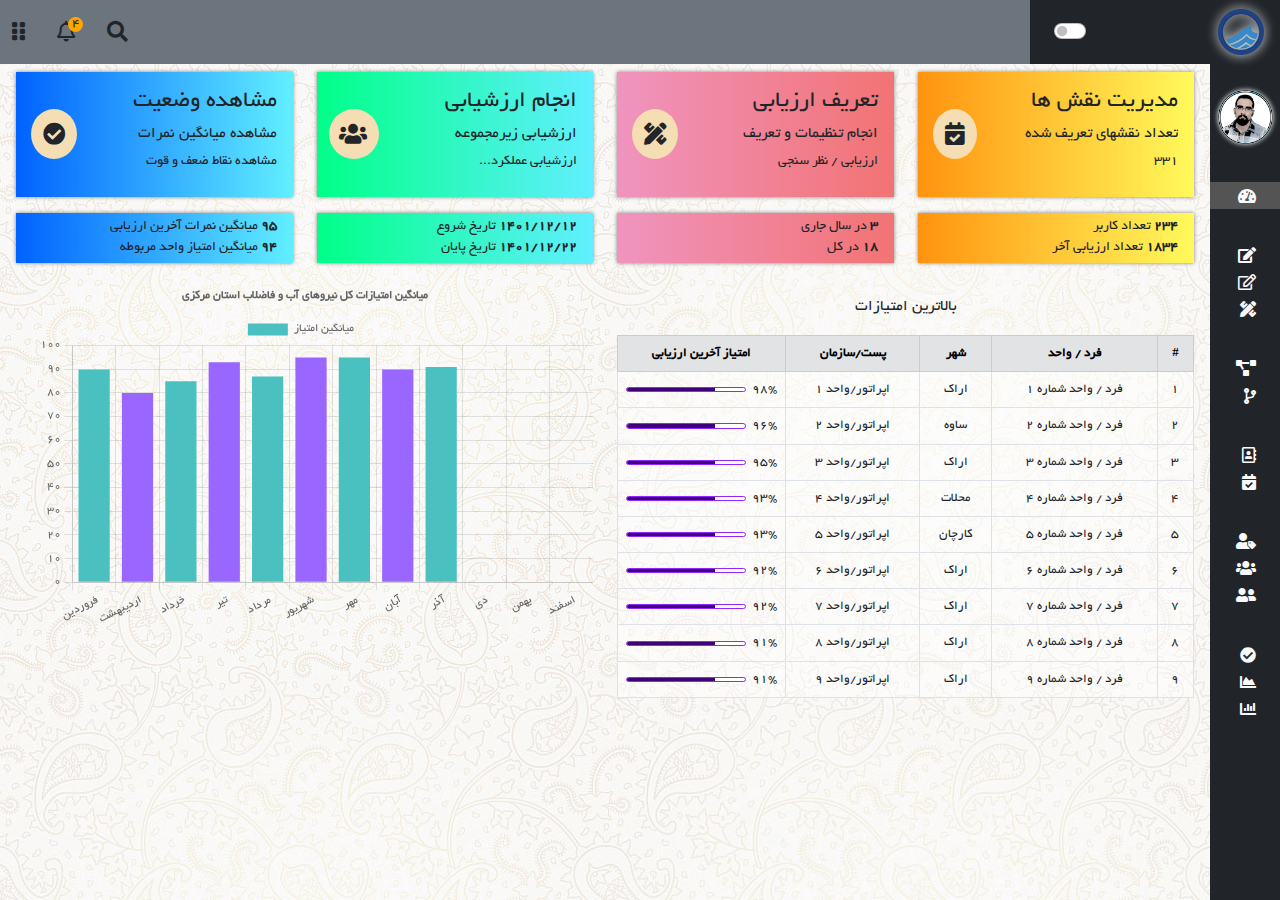
==== commit e8bd159a: "end p" ====
--- a/index.html
+++ b/index.html
@@ -656,9 +656,7 @@
                         <td>طراحی سوالات ارزشیابی کارمندان</td>
                         <td>فعال</td>
                         <td>
-                            <i class="fas fa-project-diagram text-info mx-1 hoverable_text pointer has_tooltip" title="زیرمجموعه" data-bs-toggle="tooltip" data-bs-placement="top"></i>
                             <i class="fas fa-edit text-warning mx-1 hoverable_text pointer has_tooltip" title="ویرایش دسته" data-bs-toggle="modal" data-bs-placement="top" data-bs-target="#add_product_category_modal"></i>
-                            <i class="fas fa-plus text-success mx-1 hoverable_text pointer has_tooltip" title="افزودن ویژگی" data-bs-toggle="modal" data-bs-target="#add_product_category_attr_modal"></i>
                             <i class="fas fa-times text-danger mx-1 hoverable_text pointer has_tooltip" title="حذف دسته" data-bs-toggle="tooltip" data-bs-placement="top"></i>
                         </td>
                     </tr>
@@ -667,10 +665,71 @@
                         <td>طراحی سوالات ارزشیابی مدیران</td>
                         <td>فعال</td>
                         <td>
-                            <i class="fas fa-project-diagram text-info mx-1 hoverable_text pointer has_tooltip" title="زیرمجموعه" data-bs-toggle="tooltip" data-bs-placement="top"></i>
                             <i class="fas fa-edit text-warning mx-1 hoverable_text pointer has_tooltip" title="ویرایش دسته" data-bs-toggle="tooltip" data-bs-placement="top"></i>
-                            <i class="fas fa-plus text-success mx-1 hoverable_text pointer has_tooltip" title="افزودن ویژگی" data-bs-placement="top" data-bs-toggle="modal" data-bs-target="#add_product_category_attr_modal"></i>
                             <i class="fas fa-times text-danger mx-1 hoverable_text pointer has_tooltip" title="حذف دسته" data-bs-toggle="tooltip" data-bs-placement="top"></i>
+                        </td>
+                    </tr>
+                </tbody>
+            </table>
+            <nav aria-label="Page navigation example" class="d-flex justify-content-center">
+                <ul class="pagination dir_ltr">
+                  <li class="page-item">
+                    <a class="page-link" href="#" aria-label="Previous">
+                      <span aria-hidden="true">&raquo;</span>
+                    </a>
+                  </li>
+                  <li class="page-item"><a class="page-link" href="#">1</a></li>
+                  <li class="page-item"><a class="page-link" href="#">2</a></li>
+                  <li class="page-item"><a class="page-link" href="#">3</a></li>
+                  <li class="page-item">
+                    <a class="page-link" href="#" aria-label="Next">
+                      <span aria-hidden="true">&laquo;</span>
+                    </a>
+                  </li>
+                </ul>
+              </nav>
+            
+        </div>
+        <!-- #endregion content -->
+        <!-- #region(collapsed) add product category section start -->
+        <div id="setting_evaluation" class="setting_evaluation main_section d-none">
+            <h4 class="text-center my-3">تعریف و تنظیم ارزشیابی</h4>
+            <div class="row justify-content-between">
+                <div class="col-10 col-md-6 col-lg-4">
+                    <div class="input-group mb-3" style="direction: ltr;">
+                        <input type="text" class="form-control" placeholder="قسمتی از عنوان را وارد کنید">
+                        <span class="input-group-text" >جستجو</span>
+                    </div>
+                </div>
+                <div class="col-2 col-md-6 col-lg-4 d-flex flex-column align-items-end">
+                    <button class="btn btn-success d-flex justify-content-center align-items-center" data-bs-toggle="modal" data-bs-target="#add_product_category_modal1">
+                        <i class="fas fa-plus text-light" title="افزودن ارزشیابی جدید"></i>
+                    </button>
+                </div>
+            </div>
+            <table class="table table-responsive text-center table-hover table-bordered">
+                <thead class="table-secondary">
+                    <tr>
+                        <th>#</th>
+                        <th>عنوان</th>
+                        <th>گروه مورد ارزیابی</th>
+                        <th>تاریخ شروع</th>
+                        <th>تاریخ پایان</th>
+                        <th>وضعیت</th>
+                        <th>عملیات</th>
+                    </tr>
+                </thead>
+                <tbody>
+                    <tr>
+                        <td>1</td>
+                        <td>طراحی سوالات ارزشیابی کارمندان</td>
+                        <td>پرسنل اداری</td>
+                        <td>1401/12/17</td>
+                        <td>1401/12/27</td>
+                        <td>فعال</td>
+                        <td>
+                            <i class="fas fa-edit text-warning mx-1 hoverable_text pointer has_tooltip" title="ویرایش ارزشیابی" data-bs-toggle="modal" data-bs-placement="top" data-bs-target="#add_product_category_modal1"></i>
+                            <i class="fas fa-times text-danger mx-1 hoverable_text pointer has_tooltip" title="حذف ارزشیابی" data-bs-toggle="tooltip" data-bs-placement="top"></i>
                         </td>
                     </tr>
                 </tbody>
@@ -840,9 +899,11 @@
 
         <!-- #endregion content -->
 
-        <!-- #region(collapsed) cart section start  -->
-        <div id="manage_cart_section" class="manage_cart_section main_section d-none">
-            <h4 class="text-center my-3">چارت نیروی انسانی</h4>
+   
+        <!-- #region(collapsed) order section start  -->
+        <div id="manage_orders_section" class="manage_orders_section main_section d-none">
+            <h4 class="text-center my-3">واحدهای سازمانی</h4>
+
             <div class="row justify-content-between">
                 <div class="col-10 col-md-6 col-lg-4">
                     <div class="input-group mb-3" style="direction: ltr;">
@@ -860,12 +921,13 @@
                 <img class="h-100"  src="assets/images/treeDiagram.png" alt="">
             </div>
         </div>
+
+        </div>
         <!-- #endregion -->
     
-        <!-- #region(collapsed) order section start  -->
-        <div id="manage_orders_section" class="manage_orders_section main_section d-none">
-            <h4 class="text-center my-3">واحدهای سازمانی</h4>
-
+        <!-- #region(collapsed) manage delivery section start -->
+        <div id="manage_deliveries_section" class="manage_deliveries_section main_section d-none">
+            <h4 class="text-center my-3">پست سازمانی (اشخاص)</h4>
             <div class="row justify-content-between">
                 <div class="col-10 col-md-6 col-lg-4">
                     <div class="input-group mb-3" style="direction: ltr;">
@@ -874,31 +936,7 @@
                     </div>
                 </div>
                 <div class="col-2 col-md-6 col-lg-4 d-flex flex-column align-items-end">
-                    <button class="btn btn-success d-flex justify-content-center align-items-center" data-bs-toggle="modal" data-bs-target="#edit_cart_modal">
-                        <i class="fas fa-plus text-light"></i>
-                    </button>
-                </div>
-            </div>
-            <div class="d-flex justify-content-center h-100">
-                <img class="h-100"  src="assets/images/treeDiagram.png" alt="">
-            </div>
-        </div>
-
-        </div>
-        <!-- #endregion -->
-    
-        <!-- #region(collapsed) manage delivery section start -->
-        <div id="manage_deliveries_section" class="manage_deliveries_section main_section d-none">
-            <h4 class="text-center my-3">پست سازمانی</h4>
-            <div class="row justify-content-between">
-                <div class="col-10 col-md-6 col-lg-4">
-                    <div class="input-group mb-3" style="direction: ltr;">
-                        <input type="text" class="form-control" placeholder="قسمتی از نام یا شماره سبد را وارد کنید">
-                        <span class="input-group-text" >جستجو</span>
-                    </div>
-                </div>
-                <div class="col-2 col-md-6 col-lg-4 d-flex flex-column align-items-end">
-                    <button class="btn btn-success d-flex justify-content-center align-items-center" data-bs-toggle="modal" data-bs-target="#edit_cart_modal">
+                    <button class="btn btn-success d-flex justify-content-center align-items-center" data-bs-toggle="modal" data-bs-target="#edit_cart_modal2">
                         <i class="fas fa-plus text-light"></i>
                     </button>
                 </div>
@@ -1554,7 +1592,7 @@
                                     <option value="1">کارمندان</option>
                                     <option value="1">نیروهای عملیاتی</option>
                                 </select>
-                                <span class="input-group-text w_6rem justify-content-center">گروه مورد ارزیابی</span>
+                                <span class="input-group-text w_6rem justify-content-center">مورد ارزیابی</span>
                             </div>
                         </div>
                         <div class="col-12 col-md-6 col-lg-8">
@@ -1567,6 +1605,67 @@
                             <div class="input-group mb-3" style="direction: ltr;">
                                 <textarea type="text" class="form-control" placeholder="توضیحات" rows="5"></textarea>
                                 <span class="input-group-text w_6rem justify-content-center">توضیحات</span>
+                            </div>
+                        </div>
+                        <div class="col-12 col-md-6 col-lg-8 row justify-content-center">
+                            <div class="form-check form-switch col-5 col-md-2">
+                                <input class="form-check-input pointer" type="checkbox" id="flexSwitchCheckDefault" checked>
+                                <label class="form-check-label pointer" for="flexSwitchCheckDefault">وضعیت فعال</label>
+                            </div>
+                        </div>
+                        <div class="btn_box text-center col-12 col-md-6 col-lg-8 mt-4">
+                            <button class="btn btn-primary ">ذخیره</button>
+                        </div>
+
+                    </div>
+                </div>
+            </div>
+            <div class="modal-footer">
+              <button type="button" class="btn btn-secondary" data-bs-dismiss="modal">انصراف</button>
+            </div>
+          </div>
+        </div>
+    </div>
+    <!--  #endregion  -->
+    <!-- #region(collapsed) add product category modal  -->
+    <div class="modal fade" id="add_product_category_modal1" tabindex="-1" aria-hidden="true">
+        <div class="modal-dialog modal-fullscreen">
+          <div class="modal-content">
+            <div class="modal-header">
+                <h5 class="modal-title flex-fill" id="exampleModalLabel">تعریف ارزیابی جدید</h5>
+                <button type="button" class="btn-close" data-bs-dismiss="modal" aria-label="Close"></button>
+            </div>
+            <div class="modal-body">
+                <div class="container">
+                    <div class="row justify-content-center">
+                        <div class="col-12 col-md-6 col-lg-8">
+                            <div class="input-group mb-3" style="direction: ltr;">
+                                <select type="text" class="form-control">
+                                    <option value="1">کارمندان</option>
+                                    <option value="1">نیروهای عملیاتی</option>
+                                </select>
+                                <span class="input-group-text w_6rem justify-content-center">مورد ارزیابی</span>
+                            </div>
+                        </div>
+                        <div class="col-12 col-md-6 col-lg-8">
+                            <div class="input-group mb-3" style="direction: ltr;">
+                                <select type="text" class="form-control">
+                                    <option value="1">سوالات ارزشیابی کارمندان</option>
+                                    <option value="1">سوالات ارزشیابی مدیران</option>
+                                </select>
+                                <span class="input-group-text w_6rem justify-content-center">عنوان ارزیابی</span>
+                            </div>
+                        </div>
+                        <div class="col-12 col-md-6 col-lg-8">
+                            <div class="input-group mb-3" style="direction: ltr;">
+                                <input type="date" class="form-control" placeholder="تاریخ شروع ارزیابی">
+                                <span class="input-group-text w_6rem justify-content-center">تاریخ شروع</span>
+                            </div>
+                        </div>
+                        <div class="col-12 col-md-6 col-lg-8">
+                            <div class="input-group mb-3" style="direction: ltr;">
+                                <input type="date" class="form-control" placeholder="تاریخ پایان ارزیابی">
+                                <span class="input-group-text w_6rem justify-content-center">تاریخ پایان</span>
                             </div>
                         </div>
                         <div class="col-12 col-md-6 col-lg-8 row justify-content-center">
@@ -1988,83 +2087,184 @@
         <div class="modal-dialog modal-fullscreen">
             <div class="modal-content">
             <div class="modal-header">
-                <h5 class="modal-title flex-fill" id="exampleModalLabel">جزئیات سبد خرید</h5>
+                <h5 class="modal-title flex-fill" id="exampleModalLabel">تعریف واحد سازمانی</h5>
                 <button type="button" class="btn-close" data-bs-dismiss="modal" aria-label="Close"></button>
             </div>
             <div class="modal-body">
                 <div class="container">
                     <div class="row my-3 justify-content-center">
                         <div class="col-12 col-md-4 col-lg-3 my-1">
-                            <input type="text" class="form-control" list="customer_list" placeholder="نام مشتری">
+                            <input type="text" class="form-control" list="customer_list" placeholder="عنوان واحد سازمانی">
                             <datalist id="customer_list">
-                                <option value="مشتری شماره 1">
-                                <option value="مشتری شماره 2">
+                                <option value="عنوان 1">
+                                <option value="عنوان  2">
                             </datalist>
                         </div>
                         <div class="col-12 col-md-4 col-lg-2 my-1">
-                            <input type="text" class="form-control" list="product_list" placeholder="عنوان محصول">
+                            <input type="text" class="form-control" list="product_list" placeholder="عنوان معاونت">
                             <datalist id="product_list">
-                                <option value="محصول شماره 1">
-                                <option value="محصول شماره 2">
+                                <option value="معاونت شماره1">
+                                <option value="معاونت شماره 2">
                             </datalist>
                         </div>
                         <div class="col-12 col-md-4 col-lg-2 my-1">
                             <select class="form-control">
-                                <option value="">انتخاب رنگ</option>
+                                <option value=""> انتخاب رنگ پست</option>
                                 <option value="1">رنگ شماره 1</option>
                                 <option value="2">رنگ شماره 2</option>
                             </select>                                
                         </div>
                         <div class="col-12 col-md-4 col-lg-2 my-1">
-                            <select class="form-control">
-                                <option value="">انتخاب گارانتی</option>
-                                <option value="1">گارانتی شماره 1</option>
-                                <option value="2">گارانتی شماره 2</option>
-                            </select>                                
-                        </div>
-                        <div class="col-12 col-md-4 col-lg-2 my-1">
-                            <input type="number" class="form-control" placeholder="تعداد">
+                            <input title="تعداد زیر مجموعه" value="3" type="number" class="form-control" placeholder="تعداد زیر مجموعه">
                         </div>
                         <div class="col-4 col-lg-1 d-flex justify-content-center align-items-center my-1">
-                            <i class="fas fa-check text-light bg-success rounded-circle p-2 mx-1 hoverable_text hoverable pointer has_tooltip hoverable_text" title="ثبت ویژگی" data-bs-toggle="tooltip" data-bs-placement="top"></i>
+                            <i class="fas fa-check text-light bg-success rounded-circle p-2 mx-1 hoverable_text hoverable pointer has_tooltip hoverable_text" title="تایید ویژگی" data-bs-toggle="tooltip" data-bs-placement="top"></i>
                         </div>
                         <hr class="mt-3">
                     </div>
                     <div class="row justify-content-center">
                         <div class="col-12 col-md-6 col-lg-8">
                             <div class="input-group my-3" style="direction: ltr;">
-                                <span class="input-group-text justify-content-center w_15" >عدد</span>
-                                <input type="number" class="form-control text-center w_15" placeholder=""  value="50">
-                                <span class="input-group-text text-end w_70 font_08 d-flex align-items-center text_truncate">
+                                <select type="number" class="form-control text-center w_15" placeholder=""  value="50">
+                                    <option value="">مافوق 1</option>
+                                    <option value="">مافوق 2</option>
+                                    <option value="">مافوق 3</option>
+                                </select>
+                                <select class="input-group-text text-end w_70 font_08 d-flex align-items-center text_truncate">
                                     <i class="fas fa-times text-danger hoverable_text pointer mx-1 has_tooltip" title="حذف محصول از سبد" data-bs-placement="top"></i>
-                                    محصول شماره 1
-                                    ( 100هزار تومان)
-                                    ( گارانتی فلان)
+                                    <option value="">واحد شماره 1(وابسته به واحد های تعریف شده) (وابسته به واحد های تعریف شده)</option>
+                                    <option value="">واحد شماره 2</option>
+                                    <option value="">واحد شماره 3</option>
                                     <i class="fas fa-circle mx-1" style="color: #000;"></i>
-                                </span>
+                                </select>
                             </div>
                         </div>
                         <div class="col-12 col-md-6 col-lg-8">
                             <div class="input-group my-3" style="direction: ltr;">
-                                <span class="input-group-text justify-content-center w_15" >عدد</span>
-                                <input type="number" class="form-control text-center w_15" placeholder=""  value="5">
-                                <span class="input-group-text text-end w_70 font_08 d-flex align-items-center text_truncate">
+                                <select type="number" class="form-control text-center w_15" placeholder=""  value="50">
+                                    <option value="">مافوق 1</option>
+                                    <option value="">مافوق 2</option>
+                                    <option value="">مافوق 3</option>
+                                </select>
+                                <select class="input-group-text text-end w_70 font_08 d-flex align-items-center text_truncate">
                                     <i class="fas fa-times text-danger hoverable_text pointer mx-1 has_tooltip" title="حذف محصول از سبد" data-bs-placement="top"></i>
-                                    محصول ویژه و مورد خاص شماره 2
-                                    ( 100هزار تومان)
-                                    ( گارانتی فلان)
-                                    <i class="fas fa-circle mx-1" style="color: rgb(236, 16, 16);"></i>
-                                </span>
-                            </div>
-                        </div>
-                        <div class="col-6">
+                                    <option value="">واحد شماره 1(وابسته به واحد های تعریف شده)</option>
+                                    <option value="">واحد شماره 2</option>
+                                    <option value="">واحد شماره 3</option>
+                                    <i class="fas fa-circle mx-1" style="color: #000;"></i>
+                                </select>
+                            </div>
+                        </div>
+                        <div class="col-12 col-md-6 col-lg-8">
                             <div class="input-group my-3" style="direction: ltr;">
-                                <span class="input-group-text justify-content-center w-75" >200,000 تومان</span>
-                                <span class="input-group-text w-25 text-center"> جمع کل </span>
+                                <select type="number" class="form-control text-center w_15" placeholder=""  value="50">
+                                    <option value="">مافوق 1</option>
+                                    <option value="">مافوق 2</option>
+                                    <option value="">مافوق 3</option>
+                                </select>
+                                <select class="input-group-text text-end w_70 font_08 d-flex align-items-center text_truncate">
+                                    <i class="fas fa-times text-danger hoverable_text pointer mx-1 has_tooltip" title="حذف محصول از سبد" data-bs-placement="top"></i>
+                                    <option value="">واحد شماره 1(وابسته به واحد های تعریف شده)</option>
+                                    <option value="">واحد شماره 2</option>
+                                    <option value="">واحد شماره 3</option>
+                                    <i class="fas fa-circle mx-1" style="color: #000;"></i>
+                                </select>
                             </div>
                         </div>
                         <div class="btn_box text-center col-12 col-md-6 col-lg-8 mt-4">
                             <button class="btn btn-primary ">ذخیره</button>
+                        </div>
+                    </div>
+                </div>
+            </div>
+            <div class="modal-footer">
+                <button type="button" class="btn btn-secondary" data-bs-dismiss="modal">انصراف</button>
+            </div>
+            </div>
+        </div>
+    </div>
+    <!--  #endregion  -->
+    <!-- #region(collapsed) edit cart  modal  -->
+    <div class="modal fade" id="edit_cart_modal2" tabindex="-1" aria-hidden="true">
+        <div class="modal-dialog modal-fullscreen">
+            <div class="modal-content">
+            <div class="modal-header">
+                <h5 class="modal-title flex-fill" id="exampleModalLabel">تعریف پست سازمانی ( اشخاص)</h5>
+                <button type="button" class="btn-close" data-bs-dismiss="modal" aria-label="Close"></button>
+            </div>
+            <div class="modal-body">
+                <div class="container">
+                    <div class="row my-3 justify-content-center">
+                        <div class="col-12 col-md-4 col-lg-3 my-1">
+                            <input type="text" class="form-control" list="customer_list" placeholder="نام شخص">
+                            <datalist id="customer_list">
+                                <option value="عنوان 1">
+                                <option value="عنوان  2">
+                            </datalist>
+                        </div>
+                        <div class="col-12 col-md-4 col-lg-2 my-1">
+                            <select class="form-control">
+                                <option value="">جنسیت</option>
+                                <option value="1">آقا</option>
+                                <option value="1">خانم</option>
+                            </select>                                
+                        </div>
+                        <div class="col-12 col-md-4 col-lg-2 my-1">
+                            <select class="form-control">
+                                <option value="">مدت سابقه</option>
+                                <option value="1">1سال</option>
+                                <option value="2">2سال</option>
+                                <option value="2">3سال</option>
+                            </select>                                
+                        </div>
+                        <div class="col-12 col-md-4 col-lg-2 my-1">
+                            <input title="شماره پلکان" type="number" class="form-control" placeholder="پله کان چندم مجموعه؟">
+                        </div>
+                        <div class="col-4 col-lg-1 d-flex justify-content-center align-items-center my-1">
+                            <i class="fas fa-check text-light bg-success rounded-circle p-2 mx-1 hoverable_text hoverable pointer has_tooltip hoverable_text" title="تایید ویژگی" data-bs-toggle="tooltip" data-bs-placement="top"></i>
+                        </div>
+                        <hr class="mt-3">
+                    </div>
+                    <div class="row justify-content-center">
+                        <div class="col-12 col-md-6 col-lg-8">
+                            <div class="input-group my-3" style="direction: ltr;">
+                                <select type="number" class="form-control text-center w_1rem">
+                                    <option value="">معاونت 1</option>
+                                    <option value="">معاونت 2</option>
+                                    <option value="">معاونت 3</option>
+                                </select>
+                                <div class="input-group-text text-end w_40 d-flex align-items-center text_truncate">
+                                    معاونت
+                                </div>
+                            </div>
+                        </div>
+                        <div class="col-12 col-md-6 col-lg-8">
+                            <div class="input-group my-3" style="direction: ltr;">
+                                <select type="number" class="form-control text-center w_1rem">
+                                    <option value="">واحد شماره 1</option>
+                                    <option value="">واحد شماره 2</option>
+                                    <option value="">واحد شماره 3</option>
+                                </select>
+                                <div class="input-group-text text-end w_40 d-flex align-items-center text_truncate">
+                                    مافوق1
+                                </div>
+                            </div>
+                        </div>
+                        <div class="col-12 col-md-6 col-lg-8">
+                            <div class="input-group my-3" style="direction: ltr;">
+                                <select type="number" class="form-control text-center w_1rem">
+                                    <option value="">پست یا عنوان شغلی 1</option>
+                                    <option value="">پست یا عنوان شغلی 2</option>
+                                    <option value="">پست یا عنوان شغلی 3</option>
+                                </select>
+                                <div class="input-group-text text-end w_40 d-flex align-items-center bg-info text_truncate">
+                                    پست شخص تعریف شده
+                                </div>
+                            </div>
+                        </div>
+                        <div class="btn_box text-center col-12 col-md-6 col-lg-8 mt-4">
+                            <button class="btn btn-success ">تایید و ایجاد پست تعریف شده</button>
+                            <button class="btn btn-info ">ذخیره اطلاعات وارد شده</button>
                         </div>
                     </div>
                 </div>
--- a/assets/css/style.css
+++ b/assets/css/style.css
@@ -107,6 +107,9 @@
 }
 .w_70{
     width: 70% !important;
+}
+.w_40{
+    width: 40% !important;
 }
 
 .no_wrap{
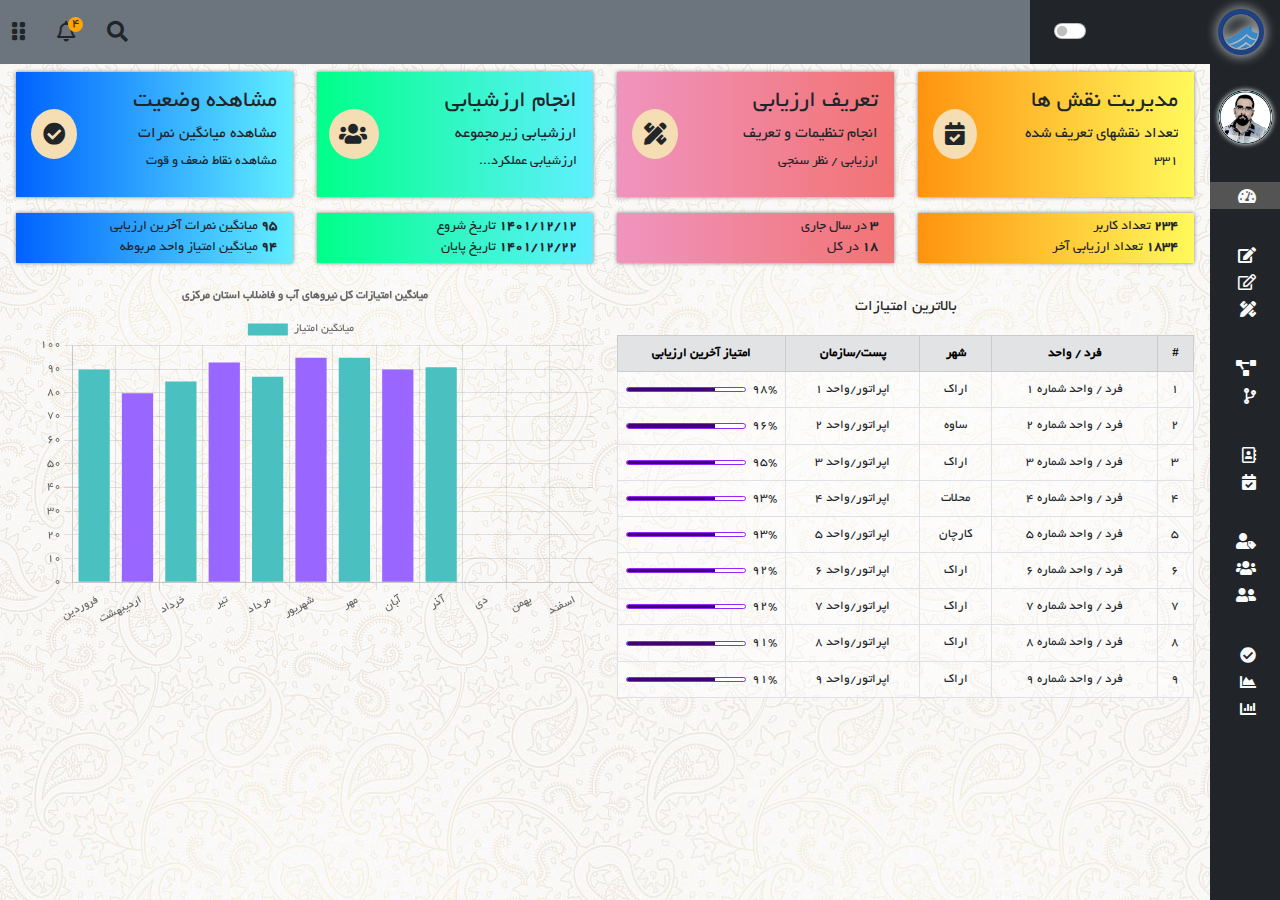
==== commit ffd68463: "debug peroject 1401/11/15" ====
--- a/index.html
+++ b/index.html
@@ -29,7 +29,7 @@
                     <li class="my-2"><a class="dropdown-item d-block text-center">قاسم بساکی</a></li>
                     <li class="my-2 d-flex justify-content-center align-items-center px-2">
                         <i class="fas fa-tachometer-alt"></i>
-                        <a class="dropdown-item sidebar_menu_item" data-section-id="first_login_page" href="#">داشبورد</a>
+                        <a class="dropdown-item"  href="#">داشبورد</a>
                     </li>
                     <li class="my-2 d-flex justify-content-center align-items-center px-2">
                         <i class="fas fa-paper-plane"></i>
@@ -40,13 +40,9 @@
                         <a class="dropdown-item" href="#">پیام ها</a>
                     </li>
                     <hr/>
-                    <li class="my-2 d-flex justify-content-center align-items-center px-2 sidebar_menu_item sidebar_menu_item" data-section-id="register_panel">
+                    <li class="my-2 d-flex justify-content-center align-items-center px-2">
                         <i class="fas fa-quote-right"></i>
-                        <a class="dropdown-item" href="#">ثبت نام</a>
-                    </li>
-                    <li class="my-2 d-flex justify-content-center align-items-center px-2 sidebar_menu_item sidebar_menu_item" data-section-id="login_panel">
-                        <i class="fas fa-quote-right"></i>
-                        <a class="dropdown-item" href="#">خروج و ورود جدید</a>
+                        <a class="dropdown-item" href="/login.html">خروج و ورود جدید</a>
                     </li>
                     <li class="my-2 d-flex justify-content-center align-items-center px-2 sidebar_menu_item sidebar_menu_item" data-section-id="change_password">
                         <i class="fas fa-quote-right"></i>
@@ -55,7 +51,7 @@
                     <hr/>
                     <li class="d-flex justify-content-center align-items-center px-2">
                         <i class="fas fa-power-off"></i>
-                        <a class="dropdown-item" href="#">خروج</a>
+                        <a class="dropdown-item" href="/welcome.html">خروج</a>
                     </li>
                 </ul>
                 <i class="far fa-bell fa-2x mx-3 pointer position-relative">
@@ -148,7 +144,7 @@
                 </li>
                 <li class="py-1 text-start pe-4 sidebar_menu_item" data-section-id="manage_question_section">
                     <i class="ms-3 icon fas fa-check-circle text-light"></i>
-                    <span class="hiddenable no_wrap font_08">مشاهده وضعیت خودم</span>
+                    <span class="hiddenable no_wrap font_08 ">مشاهده وضعیت خودم</span>
                 </li>
                 <li class="py-1 text-start pe-4 sidebar_menu_item" data-section-id="view_result_person">
                     <i class="ms-3 icon fas fa-chart-area text-light"></i>
@@ -421,130 +417,6 @@
         </div>
         <!-- #endregion content -->
         
-        <!-- #region(collapsed) add product category section start -->
-        <div id="first_login_page" class="first_login_page main_section d-none">
-
-            
-            <div class="row justify-content-center align-item-center login_bg">
-                <div class="login-div d-flex flex-column ">
-
-                    <div class="d-flex justify-content-center">
-                        <h3 class="text-light  d-flex ">به سامانه ارزیابی پرسنل آب و فاضلاب استان مرکزی خوش آمدید</h3>
-
-                    </div>
-                    <div class=" mt-3 text-center">
-
-                        <button type="button" class="btn w-25 mx-2 btn btn-outline-info btn-lg sidebar_menu_item" data-section-id="login_panel">ورود</button>
-                        <button type="button" class="btn w-25 mx-2 btn-outline-warning btn-lg sidebar_menu_item" data-section-id="register_panel">ثبت نام</button>
-                    </div>
-
-                    
-
-                      
-
-
-
-                </div>
-            </div>
-
-            
-        </div>
-        <!-- #endregion content -->
-        <!-- #region(collapsed) add product category section start -->
-        <div id="register_panel" class="register_panel main_section d-none mt-3 mt-3">
-
-            
-            <div class="row justify-content-center align-item-center ">
-                <div class="login-div col-11 col-md-6 col-lg-4 border-4 border border_r3 shadow bg-light px-4">
-
-                      
-
-                    <form id="form-auth" dir="rtl" class="my-3" method="POST" action="https://azhafit.ir/register">
-                        <input type="hidden" name="_token" value="">
-                        <i class="fa fa-user-plus text-center text-primary d-block mb-2"></i>
-
-                        <h5 class="text-center">فرم ثبت نام</h5>
-
-                        <div class="form-group my-2">
-                            <label class="my-1 text-primary" for="">شماره تلفن همراه:</label>
-                            <input id="phone" type="number" name="phone" value="" required="" autofocus="" autocomplete="phone" class="form-control border_r3 shadow" placeholder="مثلا 09101111111">
-                        </div>
-
-                        <div class="form-group my-2">
-                            <label class="my-1 text-primary" for="">گذرواژه:</label>
-                            <input id="password" type="password" name="password" required="" autocomplete="new-password" class="form-control border_r3 shadow " placeholder="گذرواژه خود را وارد کنید(حد اقل 4 کارکتر - کیبرد لاتین)">
-                        </div>
-
-                        <div class="form-group my-2">
-                            <label class="my-1 text-primary" for="">تکرار گذرواژه:</label>
-                            <input id="password_confirmation" type="password" name="password_confirmation" required="" autocomplete="new-password" class="form-control border_r3 shadow" placeholder="مجدداً گذرواژه را وارد کنید...">
-                        </div>
-
-                        <div class="form-group my-2 mt-4 d-flex">
-                            <input name="" type="checkbox" class="mx-2 w_1rem">
-                            <label class="my-1 text-primary" for=""><span class="d-inline text-info cursor-pointer">نکات اولیه</span> را مطالعه نموده ام</label>
-                        </div>
-
-                        <div class="form-group my-2">
-                            <label class="my-1 text-primary" for="">ایمیل:</label>
-                            <input id="email" type="email" name="email" value="" class="form-control border_r3 shadow" placeholder=" (مثال : example@exam.ex) اختیاری">
-                            <h6 class="w-100 text-center text-primary my-3">ترجیحا ایمیل خود را وارد کنید تا در صورت فراموشی رمز عبور سریع تر بازیابی کنید و هم در جریان اطلاع رسانی های آژافیت قرار بگیرید</h6>
-                        </div>
-
-
-                        <div class="text-center my-4">
-                            <button type="submit" class="btn btn-success shadow">ثبت نام</button>
-                        </div>
-                        <a class="sidebar_menu_item d-block text-center pointer" data-section-id="login_panel">قبلا ثبت نام کرده ام</a>
-
-                    </form>
-
-
-                </div>
-            </div>
-
-            
-        </div>
-        <!-- #endregion content -->
-        <!-- #region(collapsed) add product category section start -->
-        <div id="login_panel" class="login_panel main_section d-none mt-3">
-            
-            <div class="row justify-content-center align-item-center ">
-                <div class="login-div col-11 col-md-6 col-lg-4 border-4 border border_r3 shadow bg-light px-4">
-
-                      
-
-                    <form id="form-auth" dir="rtl" class="my-3" method="POST" action="https://azhafit.ir/register">
-                        <input type="hidden" name="_token" value="">
-                        <i class="fa fa-user-check text-primary text-center d-block mb-2"></i>
-
-                        <h5 class="text-center">فرم ورود</h5>
-
-                        <div class="form-group my-2">
-                            <label class="my-1 text-primary" for="">شماره تلفن همراه:</label>
-                            <input id="phone" type="number" name="phone" value="" required="" autofocus="" autocomplete="phone" class="form-control border_r3 shadow" placeholder="مثلا 09101111111">
-                        </div>
-
-                        <div class="form-group my-2">
-                            <label class="my-1 text-primary" for="">گذرواژه:</label>
-                            <input id="password" type="password" name="password" required="" autocomplete="new-password" class="form-control border_r3 shadow " placeholder="گذرواژه خود را وارد کنید(حد اقل 4 کارکتر - کیبرد لاتین)">
-                        </div>
-
-                        <div class="text-center my-4">
-                            <button type="submit" class="btn btn-success shadow">ثبت نام</button>
-                        </div>
-                        <a class="sidebar_menu_item d-block text-center pointer" data-section-id="register_panel" >هنوز ثبت نام نکرده ام</a>
-                        <a class="sidebar_menu_item d-block text-center pointer" data-section-id="recovery_password" >رمز عبور را فراموش کرده ام</a>
-
-                    </form>
-
-
-                </div>
-            </div>
-
-            
-        </div>
-        <!-- #endregion content -->
     <!-- #region(collapsed) add product category section start -->
         <div id="change_password" class="change_password main_section d-none mt-3">
             
@@ -577,43 +449,6 @@
 
                         <div class="text-center my-4">
                             <button type="submit" class="btn btn-success shadow">ویرایش اطلاعات</button>
-                        </div>
-
-                    </form>
-
-
-                </div>
-            </div>
-
-            
-        </div>
-    <!-- #endregion content -->
-    <!-- #region(collapsed) add product category section start -->
-        <div id="recovery_password" class="recovery_password main_section d-none mt-3">
-            
-            <div class="row justify-content-center align-item-center ">
-                <div class="login-div col-11 col-md-6 col-lg-4 border-4 border border_r3 shadow bg-light px-4">
-
-                      
-
-                    <form id="form-auth" dir="rtl" class="my-3" method="POST" action="https://azhafit.ir/register">
-                        <input type="hidden" name="_token" value="">
-                        <i class="fa fa-user-lock text-center d-block mb-2"></i>
-
-                        <h5 class="text-center">فرم بازیابی رمز عبور</h5>
-
-                        <label class="mt-2" for="">در صورتی که گذرواژه کاربری را فراموش کرده اید ، شماره تلفن همراه خودرا در قسمت زیر وارد کرده و دکمه "ارسال به تلفن همراه" را بزنید.</label>
-
-
-                        <div class="form-group my-2">
-                            <label class="my-1 text-primary" for="">شماره همراه</label>
-                            <input id="phone" type="number" name="phone" value="" class="form-control border_r3 shadow" placeholder="فقط عدد (09101111111 مثلا)">
-                            <h6 class="w-100 text-center text-primary my-3">با زدن دکمه زیر ، پیامک های خود را چک کنید</h6>
-                        </div>
-
-
-                        <div class="text-center my-4">
-                            <button type="submit" class="btn btn-success shadow">ارسال به تلفن همراه</button>
                         </div>
 
                     </form>
@@ -1149,8 +984,153 @@
     </div>
 
     <!-- #endregion content -->
+        <!-- #region(collapsed) manage comments section start -->
+    <div id="manage_question_section" class="manage_question_section main_section d-none">
+        <h4 class="text-center my-3">مشاهده وضعیت خودم</h4>
+        <div class="row justify-content-between">
+
+            <div class="col-12 col-lg-7 ">
+
+                <table class="table table-responsive text-center table-hover table-bordered">
+                    <thead class="table-secondary">
+                        <tr>
+                            <th>#</th>
+                            <th>نوع ارزیابی</th>
+                            <th>گروه مورد ارزیابی</th>
+                            <th>تاریخ ارزیابی</th>
+                            <th>وضعیت در یک نگاه</th>
+                        </tr>
+                    </thead>
+                    <tbody>
+                        <tr class="pointer sidebar_menu_item" data-section-id="view_result_items_1">
+                            <td>1</td>
+                            <td>عملکرد شغلی</td>
+                            <td>مدیران</td>
+                            <td>1400/10/12</td>
+                            <td>
+                                <div class="skill_row">
+                                    <span class="skill_number">72%</span>
+                                     <span class="progres_base"><span class="progres_var"></span></span>
+                                 </div>
+                            </td>
+                        </tr>
+                        <tr class="pointer">
+                            <td>1</td>
+                            <td>وضعیت دانش</td>
+                            <td>پرسنل اداری</td>
+                            <td>1400/10/12</td>
+                            <td>
+                                <div class="skill_row">
+                                    <span class="skill_number">72%</span>
+                                     <span class="progres_base "><span class="progres_var"></span></span>
+                                 </div>
+                            </td>
+                        </tr>
+                    </tbody>
+                </table>
+
+
+                <nav aria-label="Page navigation example" class="d-flex justify-content-center">
+                    <ul class="pagination dir_ltr">
+                        <li class="page-item">
+                        <a class="page-link" href="#" aria-label="Previous">
+                            <span aria-hidden="true">&raquo;</span>
+                        </a>
+                        </li>
+                        <li class="page-item"><a class="page-link" href="#">1</a></li>
+                        <li class="page-item"><a class="page-link" href="#">2</a></li>
+                        <li class="page-item"><a class="page-link" href="#">3</a></li>
+                        <li class="page-item">
+                        <a class="page-link" href="#" aria-label="Next">
+                            <span aria-hidden="true">&laquo;</span>
+                        </a>
+                        </li>
+                    </ul>
+                </nav>
         
-    <!-- #region(collapsed) evaluation Managers start -->
+
+            </div>
+
+            <div class="col-12 col-md-6 col-lg-5">
+                <img src="assets/images/chartLine.png" alt="" class="w-100" data-bs-toggle="modal" data-bs-target="#add_question_modal">
+            </div>
+        </div>
+
+    </div>
+
+    <!-- #endregion content -->
+        <!-- #region(collapsed) manage comments section start -->
+    <div id="view_result_person" class="view_result_person main_section d-none">
+
+        <h4 class="text-center my-3">مشاهده وضعیت نیروها</h4>
+        <div class="row justify-content-between">
+
+            <div class="col-12 col-lg-7 ">
+
+                <table class="table table-responsive text-center table-hover table-bordered">
+                    <thead class="table-secondary">
+                        <tr>
+                            <th>#</th>
+                            <th>واحد مربوطه</th>
+                            <th>وضعیت در یک نگاه</th>
+                        </tr>
+                    </thead>
+                    <tbody>
+                        <tr class="pointer sidebar_menu_item" data-section-id="00000">
+                            <td>1</td>
+                            <td>حوزه قائم مقام</td>
+                            <td>
+                                <div class="skill_row">
+                                    <span class="skill_number">79%</span>
+                                     <span class="progres_base"><span class="progres_var"></span></span>
+                                 </div>
+                            </td>
+                        </tr>
+                        <tr class="pointer">
+                            <td>1</td>
+                            <td>معاونت مالی</td>
+                            <td>
+                                <div class="skill_row">
+                                    <span class="skill_number">75%</span>
+                                     <span class="progres_base "><span class="progres_var"></span></span>
+                                 </div>
+                            </td>
+                        </tr>
+                    </tbody>
+                </table>
+
+
+                <nav aria-label="Page navigation example" class="d-flex justify-content-center">
+                    <ul class="pagination dir_ltr">
+                        <li class="page-item">
+                        <a class="page-link" href="#" aria-label="Previous">
+                            <span aria-hidden="true">&raquo;</span>
+                        </a>
+                        </li>
+                        <li class="page-item"><a class="page-link" href="#">1</a></li>
+                        <li class="page-item"><a class="page-link" href="#">2</a></li>
+                        <li class="page-item"><a class="page-link" href="#">3</a></li>
+                        <li class="page-item">
+                        <a class="page-link" href="#" aria-label="Next">
+                            <span aria-hidden="true">&laquo;</span>
+                        </a>
+                        </li>
+                    </ul>
+                    </nav>
+        
+
+            </div>
+
+            <div class="col-12 col-md-6 col-lg-5">
+                <img src="assets/images/chartLine.png" alt="" class="w-100" data-bs-toggle="modal" data-bs-target="#add_question_modal">
+            </div>
+        </div>
+
+    </div>
+
+    <!-- #endregion content -->
+        
+        <!-- #region(collapsed) evaluation Managers start -->
         <div id="evaluation_managers" class="evaluation_managers main_section d-none">
         <h4 class="text-center my-3">ارزشیابی مافوق</h4>
         <div class="row justify-content-between">
@@ -1210,7 +1190,7 @@
     </div>
 
     <!-- #endregion content -->
-    <!-- #region(collapsed) evaluation personals start -->
+        <!-- #region(collapsed) evaluation personals start -->
         <div id="evaluation_personals" class="evaluation_personals main_section d-none">
         <h4 class="text-center my-3">ارزشیابی زیر مجموعه (واحد شماره یک)</h4>
         <div class="row justify-content-between">
@@ -1270,7 +1250,7 @@
     </div>
 
     <!-- #endregion content -->
-    <!-- #region(collapsed) manage comments section start -->
+        <!-- #region(collapsed) manage comments section start -->
         <div id="view_result_items_1" class="view_result_items_1 main_section d-none">
         <h4 class="text-center my-3">عملکرد شغلی</h4>
         <div class="row justify-content-between">
@@ -1338,7 +1318,7 @@
     <!-- #endregion content -->
 
 
-    <!-- #region(collapsed) Page of Evaluation section start -->
+        <!-- #region(collapsed) Page of Evaluation section start -->
     <div id="view_result_items_3" class="view_result_items_1 main_section d-none">
             <h4 class="text-center my-3">عملکرد شغلی ( پرسنل اداری)</h4>
         <div class="row justify-content-between">
@@ -1424,150 +1404,6 @@
     <!-- #endregion content -->
 
 
-
-        <!-- #region(collapsed) manage questions section start -->
-        <div id="manage_question_section" class="manage_question_section main_section d-none">
-        <h4 class="text-center my-3">مشاهده وضعیت خودم</h4>
-        <div class="row justify-content-between">
-
-            <div class="col-12 col-lg-7 ">
-
-                <table class="table table-responsive text-center table-hover table-bordered">
-                    <thead class="table-secondary">
-                        <tr>
-                            <th>#</th>
-                            <th>نوع ارزیابی</th>
-                            <th>گروه مورد ارزیابی</th>
-                            <th>تاریخ ارزیابی</th>
-                            <th>وضعیت در یک نگاه</th>
-                        </tr>
-                    </thead>
-                    <tbody>
-                        <tr class="pointer sidebar_menu_item" data-section-id="view_result_items_1">
-                            <td>1</td>
-                            <td>عملکرد شغلی</td>
-                            <td>مدیران</td>
-                            <td>1400/10/12</td>
-                            <td>
-                                <div class="skill_row">
-                                    <span class="skill_number">72%</span>
-                                     <span class="progres_base"><span class="progres_var"></span></span>
-                                 </div>
-                            </td>
-                        </tr>
-                        <tr class="pointer">
-                            <td>1</td>
-                            <td>وضعیت دانش</td>
-                            <td>پرسنل اداری</td>
-                            <td>1400/10/12</td>
-                            <td>
-                                <div class="skill_row">
-                                    <span class="skill_number">72%</span>
-                                     <span class="progres_base "><span class="progres_var"></span></span>
-                                 </div>
-                            </td>
-                        </tr>
-                    </tbody>
-                </table>
-
-
-                <nav aria-label="Page navigation example" class="d-flex justify-content-center">
-                    <ul class="pagination dir_ltr">
-                        <li class="page-item">
-                        <a class="page-link" href="#" aria-label="Previous">
-                            <span aria-hidden="true">&raquo;</span>
-                        </a>
-                        </li>
-                        <li class="page-item"><a class="page-link" href="#">1</a></li>
-                        <li class="page-item"><a class="page-link" href="#">2</a></li>
-                        <li class="page-item"><a class="page-link" href="#">3</a></li>
-                        <li class="page-item">
-                        <a class="page-link" href="#" aria-label="Next">
-                            <span aria-hidden="true">&laquo;</span>
-                        </a>
-                        </li>
-                    </ul>
-                    </nav>
-        
-
-            </div>
-
-            <div class="col-12 col-md-6 col-lg-5">
-                <img src="assets/images/chartLine.png" alt="" class="w-100" data-bs-toggle="modal" data-bs-target="#add_question_modal">
-            </div>
-        </div>
-    </div>
-
-    <!-- #endregion content -->
-        <!-- #region(collapsed) manage questions section start -->
-        <div id="view_result_person" class="view_result_person main_section d-none">
-        <h4 class="text-center my-3">مشاهده وضعیت نیروها</h4>
-        <div class="row justify-content-between">
-
-            <div class="col-12 col-lg-7 ">
-
-                <table class="table table-responsive text-center table-hover table-bordered">
-                    <thead class="table-secondary">
-                        <tr>
-                            <th>#</th>
-                            <th>واحد مربوطه</th>
-                            <th>وضعیت در یک نگاه</th>
-                        </tr>
-                    </thead>
-                    <tbody>
-                        <tr class="pointer sidebar_menu_item" data-section-id="00000">
-                            <td>1</td>
-                            <td>حوزه قائم مقام</td>
-                            <td>
-                                <div class="skill_row">
-                                    <span class="skill_number">79%</span>
-                                     <span class="progres_base"><span class="progres_var"></span></span>
-                                 </div>
-                            </td>
-                        </tr>
-                        <tr class="pointer">
-                            <td>1</td>
-                            <td>معاونت مالی</td>
-                            <td>
-                                <div class="skill_row">
-                                    <span class="skill_number">75%</span>
-                                     <span class="progres_base "><span class="progres_var"></span></span>
-                                 </div>
-                            </td>
-                        </tr>
-                    </tbody>
-                </table>
-
-
-                <nav aria-label="Page navigation example" class="d-flex justify-content-center">
-                    <ul class="pagination dir_ltr">
-                        <li class="page-item">
-                        <a class="page-link" href="#" aria-label="Previous">
-                            <span aria-hidden="true">&raquo;</span>
-                        </a>
-                        </li>
-                        <li class="page-item"><a class="page-link" href="#">1</a></li>
-                        <li class="page-item"><a class="page-link" href="#">2</a></li>
-                        <li class="page-item"><a class="page-link" href="#">3</a></li>
-                        <li class="page-item">
-                        <a class="page-link" href="#" aria-label="Next">
-                            <span aria-hidden="true">&laquo;</span>
-                        </a>
-                        </li>
-                    </ul>
-                    </nav>
-        
-
-            </div>
-
-            <div class="col-12 col-md-6 col-lg-5">
-                <img src="assets/images/chartLine.png" alt="" class="w-100" data-bs-toggle="modal" data-bs-target="#add_question_modal">
-            </div>
-        </div>
-    </div>
-
-    <!-- #endregion content -->
-
     
     </section>
 
@@ -2196,13 +2032,13 @@
                 <div class="container">
                     <div class="row my-3 justify-content-center">
                         <div class="col-12 col-md-4 col-lg-3 my-1">
-                            <input type="text" class="form-control" list="customer_list" placeholder="نام شخص">
+                            <input type="text" class="form-control" list="customer_list" placeholder="عنوان پست سازمانی">
                             <datalist id="customer_list">
                                 <option value="عنوان 1">
                                 <option value="عنوان  2">
                             </datalist>
                         </div>
-                        <div class="col-12 col-md-4 col-lg-2 my-1">
+                        <!-- <div class="col-12 col-md-4 col-lg-2 my-1">
                             <select class="form-control">
                                 <option value="">جنسیت</option>
                                 <option value="1">آقا</option>
@@ -2216,9 +2052,9 @@
                                 <option value="2">2سال</option>
                                 <option value="2">3سال</option>
                             </select>                                
-                        </div>
+                        </div> -->
                         <div class="col-12 col-md-4 col-lg-2 my-1">
-                            <input title="شماره پلکان" type="number" class="form-control" placeholder="پله کان چندم مجموعه؟">
+                            <input title="شماره پلکان" type="number" class="form-control" placeholder="پلکان چندم مجموعه؟">
                         </div>
                         <div class="col-4 col-lg-1 d-flex justify-content-center align-items-center my-1">
                             <i class="fas fa-check text-light bg-success rounded-circle p-2 mx-1 hoverable_text hoverable pointer has_tooltip hoverable_text" title="تایید ویژگی" data-bs-toggle="tooltip" data-bs-placement="top"></i>
@@ -2234,7 +2070,7 @@
                                     <option value="">معاونت 3</option>
                                 </select>
                                 <div class="input-group-text text-end w_40 d-flex align-items-center text_truncate">
-                                    معاونت
+                                    معاونت یا مدیریت شهرستان
                                 </div>
                             </div>
                         </div>
@@ -2253,6 +2089,18 @@
                         <div class="col-12 col-md-6 col-lg-8">
                             <div class="input-group my-3" style="direction: ltr;">
                                 <select type="number" class="form-control text-center w_1rem">
+                                    <option value="">واحد شماره 1</option>
+                                    <option value="">واحد شماره 2</option>
+                                    <option value="">واحد شماره 3</option>
+                                </select>
+                                <div class="input-group-text text-end w_40 d-flex align-items-center text_truncate">
+                                    مافوق2
+                                </div>
+                            </div>
+                        </div>
+                        <!-- <div class="col-12 col-md-6 col-lg-8">
+                            <div class="input-group my-3" style="direction: ltr;">
+                                <select type="number" class="form-control text-center w_1rem">
                                     <option value="">پست یا عنوان شغلی 1</option>
                                     <option value="">پست یا عنوان شغلی 2</option>
                                     <option value="">پست یا عنوان شغلی 3</option>
@@ -2261,7 +2109,7 @@
                                     پست شخص تعریف شده
                                 </div>
                             </div>
-                        </div>
+                        </div> -->
                         <div class="btn_box text-center col-12 col-md-6 col-lg-8 mt-4">
                             <button class="btn btn-success ">تایید و ایجاد پست تعریف شده</button>
                             <button class="btn btn-info ">ذخیره اطلاعات وارد شده</button>
--- a/assets/css/style.css
+++ b/assets/css/style.css
@@ -110,6 +110,9 @@
 }
 .w_40{
     width: 40% !important;
+}
+.w_100{
+    width: 100% !important;
 }
 
 .no_wrap{
@@ -355,10 +358,15 @@
 .border_r3{
     border-radius: 3rem !important;
 }
+.bg_blur{
+    background: #ffffff52 !important;
+    backdrop-filter: blur(9px) !important;
+}
 
 .login_bg{
     padding-top: 1rem;
-     min-height: 100vh;
+    min-height: 100vh;
+    width: 100%;
     background: -webkit-gradient( linear, left top, left bottom, from(rgba(51, 51, 51, 0.6)), color-stop(rgba(10, 74, 83, 0.6)), to(rgba(10, 74, 83, 0.6)) ), url(/assets/images/background2.jpg) no-repeat;
     background: linear-gradient( rgba(51, 51, 51, 0.6), rgba(10, 74, 83, 0.6), rgba(10, 74, 83, 0.6) ), url(/assets/images/background2.jpg) no-repeat;
     background-size: cover; 
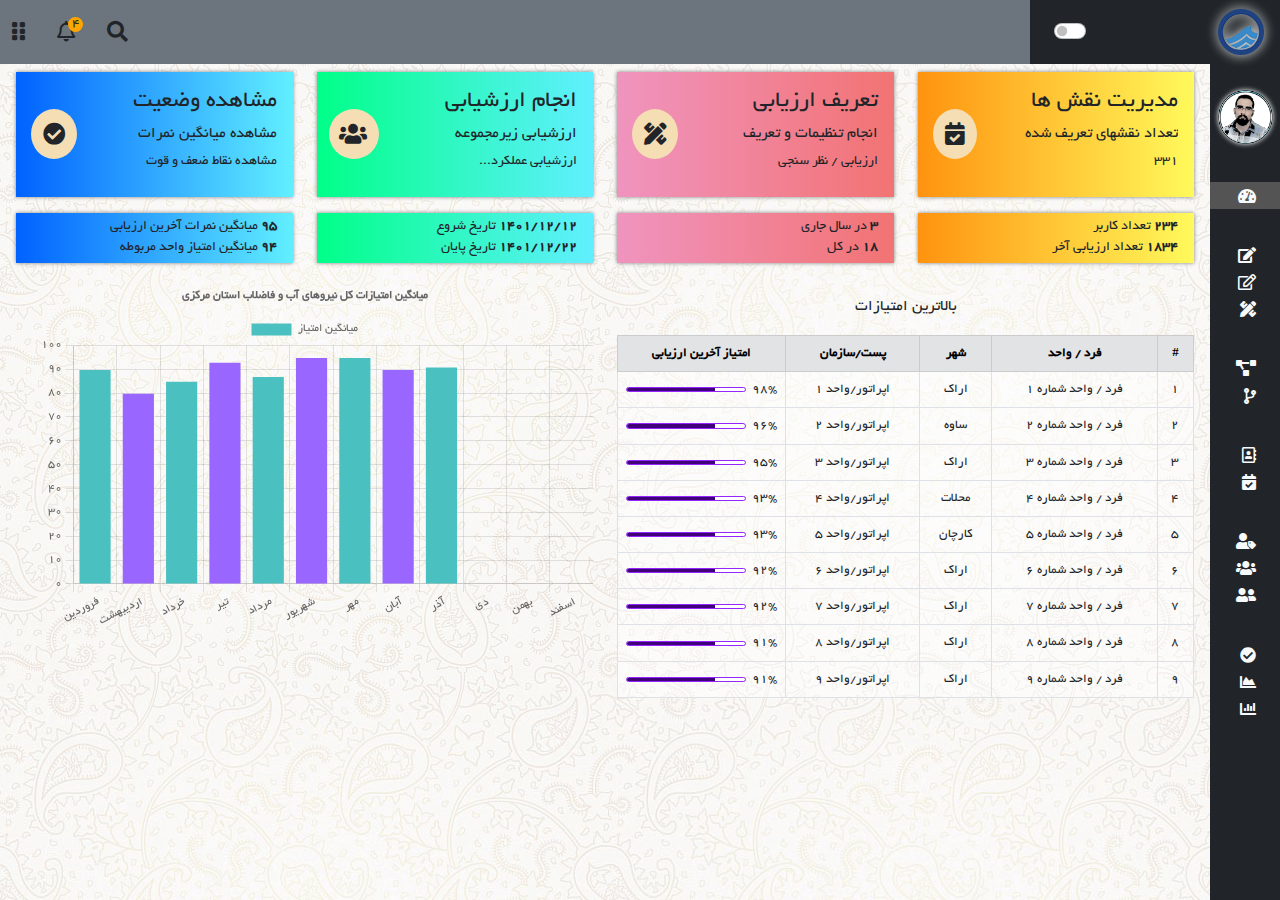
==== commit 5dbef51e: "end desine 1401/11/15" ====
--- a/index.html
+++ b/index.html
@@ -118,7 +118,7 @@
                     <i class="ms-3 icon far fa-address-book text-light"></i>
                     <span class="hiddenable no_wrap font_08">مدیریت کاربران</span>
                 </li>
-                <li class="py-1 text-start pe-4 sidebar_menu_item" data-section-id="Management_license">
+                <li class="py-1 text-start pe-4 sidebar_menu_item" data-section-id="manage_role_section">
                     <i class="ms-3 icon fas fa-calendar-check text-light"></i>
                     <span class="hiddenable no_wrap font_08">مدیریت نقشها و مجوزها</span>
                 </li>
@@ -807,7 +807,7 @@
                         <th>#</th>
                         <th>نام و نام خانوادگی</th>
                         <th>موبایل</th>
-                        <th>ایمیل</th>
+                        <th>کد ملی</th>
                         <th>نقش </th>
                         <th>تاریخ ثبت نام</th>
                         <th>عملیات</th>
@@ -818,7 +818,7 @@
                         <td>1</td>
                         <td>قاسم بساکی</td>
                         <td>09110110011</td>
-                        <td>mahdicmptr@gmail.com</td>
+                        <td>09185234439</td>
                         <td>کاربر</td>
                         <td>1400/10/12</td>
                         <td>
@@ -851,7 +851,7 @@
 
         <!-- #region(collapsed) add role section start -->
         <div id="manage_role_section" class="manage_role_section main_section d-none">
-            <h4 class="text-center my-3">مدیریت مجوز ها</h4>
+            <h4 class="text-center my-3">مدیریت نقش ها و مجوز ها</h4>
             <div class="row justify-content-between">
                 <div class="col-10 col-md-6 col-lg-4">
                     <div class="input-group mb-3" style="direction: ltr;">
@@ -869,7 +869,8 @@
                 <thead class="table-secondary">
                     <tr>
                         <th>#</th>
-                        <th>عنوان</th>
+                        <th>نام شخص</th>
+                        <th>عنوان نقش</th>
                         <th>توضیحات</th>
                         <th>وضعیت</th>
                         <th>عملیات</th>
@@ -878,6 +879,7 @@
                 <tbody>
                     <tr>
                         <td>1</td>
+                        <td>قاسم بساکی</td>
                         <td>نقش شماره 1</td>
                         <td>توضیحات در مورد این نقش که چیست و کلیات آن کدام است</td>
                         <td>
@@ -2392,92 +2394,11 @@
                         </div>
                         <div class="col-12 col-md-6 col-lg-8">
                             <div class="input-group my-1" style="direction: ltr;">
-                                <input type="text" class="form-control" placeholder="فقط فرمت ایمیل (email@yourhost.com)">
-                                <span class="input-group-text w_8rem justify-content-center">ایمیل</span>
-                            </div>
-                        </div>
-                        <div class="col-12 col-md-6 col-lg-8">
-                            <div class="input-group my-1" style="direction: ltr;">
                                 <span class="input-group-text justify-content-center pointer">
                                     <i class="fas fa-eye"></i>
                                 </span>
                                 <input type="password" class="form-control" placeholder="حد اقل 8 کارکتر">
                                 <span class="input-group-text w_8rem justify-content-center">رمز عبور</span>
-                            </div>
-                        </div>
-                        <div class="col-12 col-md-6 col-lg-8 row px-0 my-3">
-                            <label>تاریخ تولد:</label>
-                            <div class="col-12 col-md-4">
-                                <div class="input-group my-1" style="direction: ltr;">
-                                    <select class="form-control" >
-                                        <option value="">انتخاب کنید</option>
-                                        <option value="1">1</option>
-                                        <option value="2">2</option>
-                                        <option value="3">3</option>
-                                    </select>
-                                    <span class="input-group-text w_8rem justify-content-center">روز</span>
-                                </div>
-                            </div>
-                            <div class="col-12 col-md-4">
-                                <div class="input-group my-1" style="direction: ltr;">
-                                    <select class="form-control" >
-                                        <option value="">انتخاب کنید</option>
-                                        <option value="1">1</option>
-                                        <option value="2">2</option>
-                                        <option value="3">3</option>
-                                    </select>
-                                    <span class="input-group-text w_8rem justify-content-center">ماه</span>
-                                </div>
-                            </div>
-                            <div class="col-12 col-md-4">
-                                <div class="input-group my-1" style="direction: ltr;">
-                                    <select class="form-control" >
-                                        <option value="">انتخاب کنید</option>
-                                        <option value="1">1368</option>
-                                        <option value="1">1300</option>
-                                        <option value="2">1301</option>
-                                        <option value="3">1302</option>
-                                    </select>
-                                    <span class="input-group-text w_8rem justify-content-center">سال</span>
-                                </div>
-                            </div>
-                        </div>
-
-                        <div class="col-12 col-md-6 col-lg-8 row px-0 my-3">
-                            <label>تاریخ ثبت موبایل:</label>
-                            <div class="col-12 col-md-4">
-                                <div class="input-group my-1" style="direction: ltr;">
-                                    <select class="form-control" >
-                                        <option value="">انتخاب کنید</option>
-                                        <option value="1">1</option>
-                                        <option value="2">2</option>
-                                        <option value="3">3</option>
-                                    </select>
-                                    <span class="input-group-text w_8rem justify-content-center">روز</span>
-                                </div>
-                            </div>
-                            <div class="col-12 col-md-4">
-                                <div class="input-group my-1" style="direction: ltr;">
-                                    <select class="form-control" >
-                                        <option value="">انتخاب کنید</option>
-                                        <option value="1">1</option>
-                                        <option value="2">2</option>
-                                        <option value="3">3</option>
-                                    </select>
-                                    <span class="input-group-text w_8rem justify-content-center">ماه</span>
-                                </div>
-                            </div>
-                            <div class="col-12 col-md-4">
-                                <div class="input-group my-1" style="direction: ltr;">
-                                    <select class="form-control" >
-                                        <option value="">انتخاب کنید</option>
-                                        <option value="1">1400</option>
-                                        <option value="1">1399</option>
-                                        <option value="2">1398</option>
-                                        <option value="3">1397</option>
-                                    </select>
-                                    <span class="input-group-text w_8rem justify-content-center">سال</span>
-                                </div>
                             </div>
                         </div>
 
@@ -2492,47 +2413,7 @@
                             </div>
                         </div>
 
-                        <div class="col-12 col-md-6 col-lg-8 row px-0 mt-3">
-                            <label>آدرس:</label>
-                            <div class="col-12 col-md-4">
-                                <div class="input-group my-1" style="direction: ltr;">
-                                    <input type="text" class="form-control" placeholder="">
-                                    <span class="input-group-text w_8rem justify-content-center">کشور</span>
-                                </div>
-                            </div>
-                            <div class="col-12 col-md-4">
-                                <div class="input-group my-1" style="direction: ltr;">
-                                    <input type="text" class="form-control" placeholder="">
-                                    <span class="input-group-text w_8rem justify-content-center">استان</span>
-                                </div>
-                            </div>
-                            <div class="col-12 col-md-4">
-                                <div class="input-group my-1" style="direction: ltr;">
-                                    <input type="text" class="form-control" placeholder="">
-                                    <span class="input-group-text w_8rem justify-content-center">شهر</span>
-                                </div>
-                            </div>
-                        </div>
-                        <div class="col-12 col-md-6 col-lg-8 mb-3">
-                            <div class="input-group my-1" style="direction: ltr;">
-                                <input type="text" class="form-control" placeholder="خیابان - کوچه و ...">
-                                <span class="input-group-text w_8rem justify-content-center">ادامه آدرس</span>
-                            </div>
-                        </div>
-
-                        <div class="col-12 col-md-6 col-lg-8">
-                            <div class="input-group my-1" style="direction: ltr;">
-                                <input type="text" class="form-control" placeholder="مثلا @qasem">
-                                <span class="input-group-text w_8rem justify-content-center">اینستاگرام</span>
-                            </div>
-                        </div>
-
-                        <div class="col-12 col-md-6 col-lg-8">
-                            <div class="input-group my-1" style="direction: ltr;">
-                                <input type="text" class="form-control" placeholder="مثلا @qasem">
-                                <span class="input-group-text w_8rem justify-content-center">تلگرام</span>
-                            </div>
-                        </div>
+
                         <div class="col-12 col-md-6 col-lg-8">
                             <div class="input-group my-1" style="direction: ltr;">
                                 <input type="file" class="form-control" placeholder="تصویر">
@@ -2587,6 +2468,19 @@
             <div class="modal-body">
                 <div class="container">
                     <div class="row justify-content-center">
+
+                        <div class="input-group my-3" style="direction: ltr;">
+                            <select type="number" class="form-control text-center w_1rem">
+                                <option value="">نام شماره 1</option>
+                                <option value="">نام شماره 2</option>
+                                <option value="">نام شماره 3</option>
+                            </select>
+                            <div class="input-group-text text-end w_40 d-flex align-items-center text_truncate">
+                                نام شخص
+                            </div>
+                        </div>
+
+
                         <div class="col-12">
                             <div class="input-group my-3" style="direction: ltr;">
                                 <input type="text" class="form-control" placeholder="">
@@ -2600,15 +2494,18 @@
                             </div>
                         </div>                        
                         <div class="col-12 my-1 mb-3">
-                            <div class="input-group my-2" style="direction: ltr;">
-                                <input type="text" class="form-control" placeholder="قسمتی از مجوز مورد نظر را وارد کنید" list="permissionsList">
-                                <span class="input-group-text w_8rem justify-content-center">دسترسی ها</span>
-                                <datalist id="permissionsList">
-                                    <option value="مجوز شماره 1">
-                                    <option value="مجوز شماره 2">
-                                    <option value="مجوز شماره 3">
-                                </datalist>
-                            </div>
+
+                            <div class="input-group my-3" style="direction: ltr;">
+                                <select type="number" class="form-control text-center w_1rem">
+                                    <option value="">مجوز شماره 1</option>
+                                    <option value="">مجوز شماره 2</option>
+                                    <option value="">مجوز شماره 2</option>
+                                </select>
+                                <div class="input-group-text text-end w_40 d-flex align-items-center text_truncate">
+                                    نام شخص
+                                </div>
+                            </div>
+    
                             <div class="col-12 col-md-6 col-lg-8">
                                 <span class="chips_elem">
                                     <i class="fas fa-times text-danger"></i>
